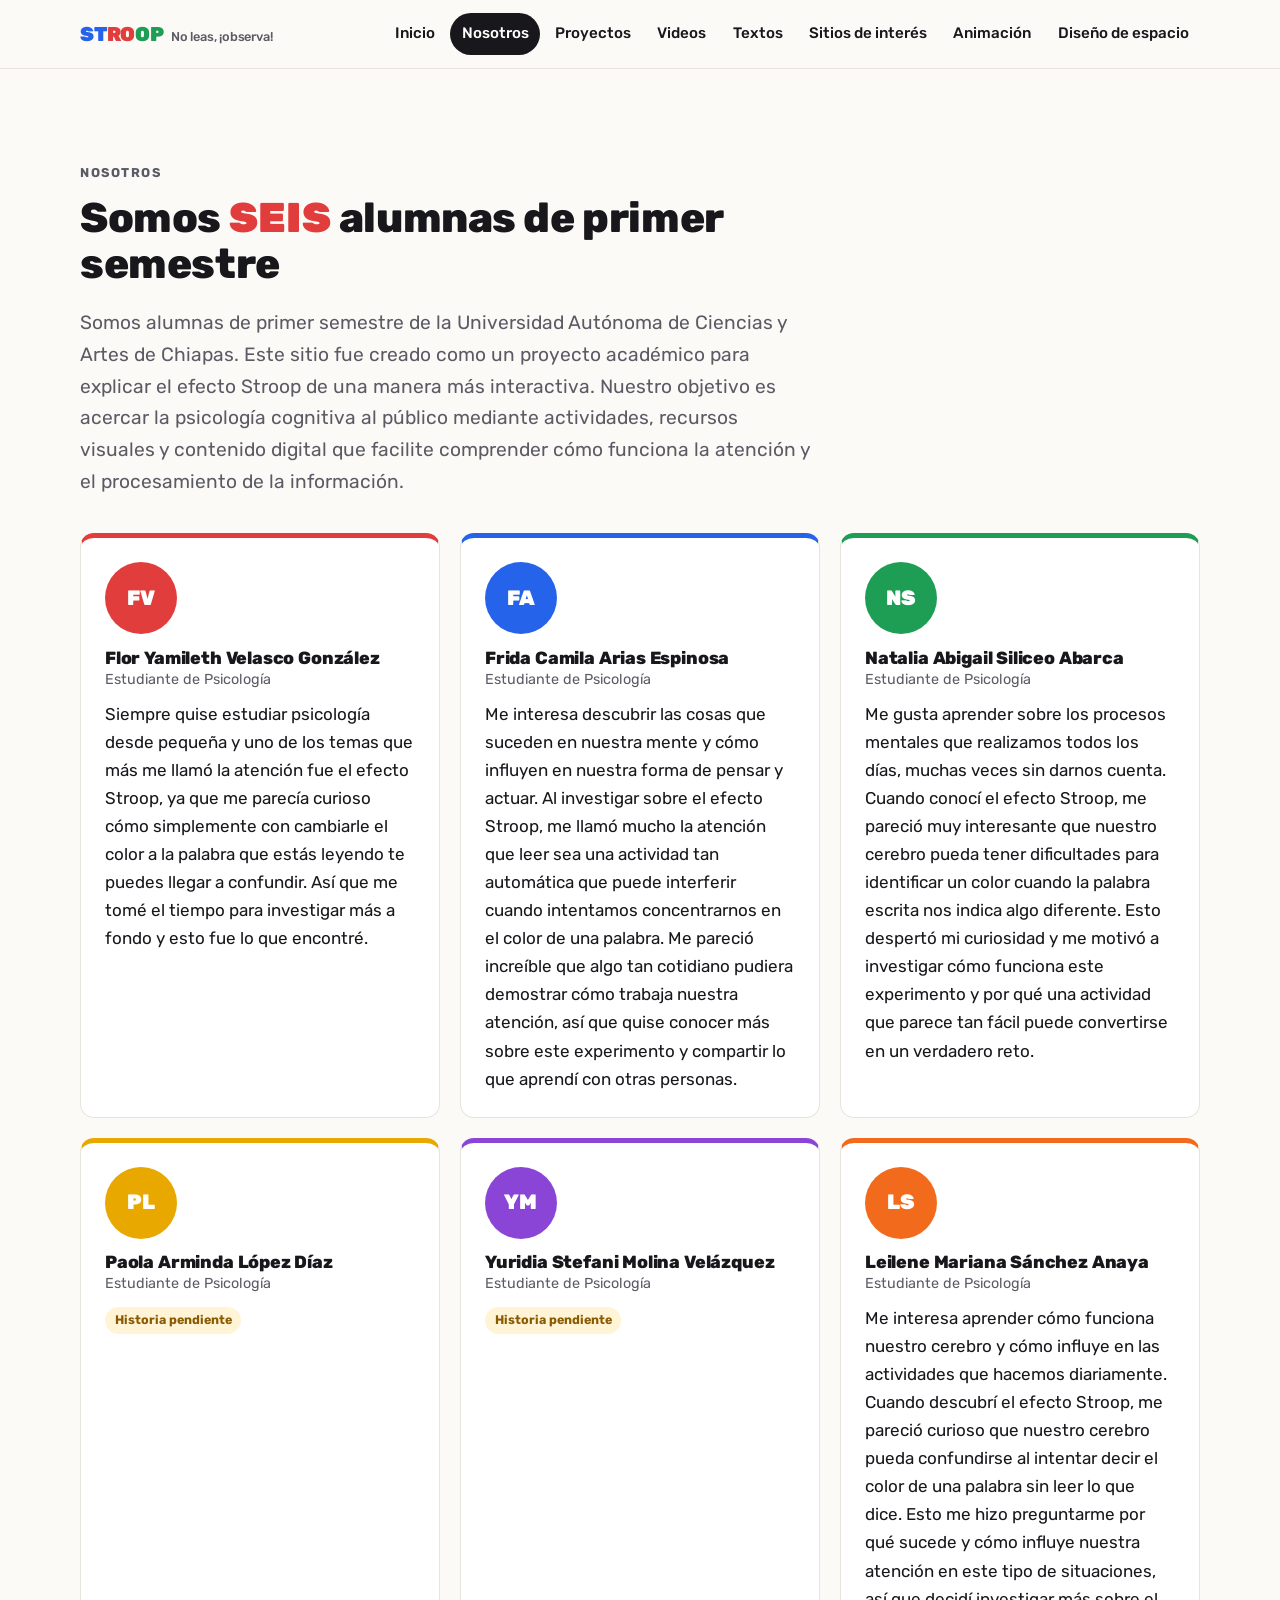
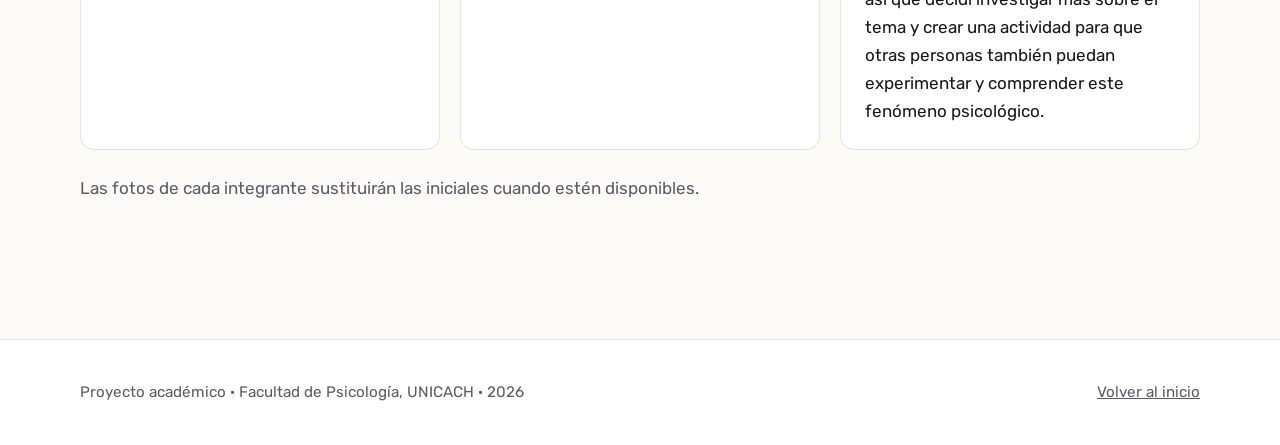
==== about.html @ 536f6197 "Sitio base: 8 secciones, tema Stroop y prueba interactiva Co-Authored-By: Claude Fable 5.1 <noreply@" ====
<!doctype html>
<html lang="es-MX">
<head>
  <meta charset="utf-8">
  <meta name="viewport" content="width=device-width, initial-scale=1">
  <title>Nosotros · No leas, ¡observa!</title>
  <meta name="description" content="Quiénes somos: alumnas de primer semestre de Psicología de la UNICACH y por qué nos interesa el efecto Stroop.">
  <link rel="preconnect" href="https://fonts.googleapis.com">
  <link rel="preconnect" href="https://fonts.gstatic.com" crossorigin>
  <link href="https://fonts.googleapis.com/css2?family=Rubik:wght@400;500;700;800;900&display=swap" rel="stylesheet">
  <link rel="stylesheet" href="assets/css/styles.css">
</head>
<body>
  <a class="skip" href="#main">Ir al contenido</a>
  <header class="site-header">
    <div class="container">
      <a class="brand" href="index.html" aria-label="Inicio: No leas, observa">
        <span class="mark"><span data-ink="azul">St</span><span data-ink="rojo">ro</span><span data-ink="verde">op</span></span>
        <small>No leas, ¡observa!</small>
      </a>
      <button class="nav-toggle" aria-expanded="false" aria-controls="nav" aria-label="Abrir menú"><span></span><span></span><span></span></button>
      <nav class="nav" id="nav" aria-label="Secciones del sitio">
        <ul>
          <li><a href="index.html">Inicio</a></li>
          <li><a href="about.html" aria-current="page">Nosotros</a></li>
          <li><a href="projects.html">Proyectos</a></li>
          <li><a href="videos.html">Videos</a></li>
          <li><a href="texts.html">Textos</a></li>
          <li><a href="places.html">Sitios de interés</a></li>
          <li><a href="animation.html">Animación</a></li>
          <li><a href="space-design.html">Diseño de espacio</a></li>
        </ul>
      </nav>
    </div>
  </header>

  <main id="main">
    <section class="section">
      <div class="container">
        <div class="section-head">
          <span class="eyebrow">Nosotros</span>
          <h2>Somos <span class="stroop" data-ink="rojo" data-swap data-word="seis">seis</span> alumnas de primer semestre</h2>
          <p class="lead">Somos alumnas de primer semestre de la Universidad Autónoma de Ciencias y Artes de Chiapas. Este sitio fue creado como un proyecto académico para explicar el efecto Stroop de una manera más interactiva. Nuestro objetivo es acercar la psicología cognitiva al público mediante actividades, recursos visuales y contenido digital que facilite comprender cómo funciona la atención y el procesamiento de la información.</p>
        </div>

        <div class="grid grid-3">
          <article class="card card-rojo person">
            <div class="avatar bg-rojo" aria-hidden="true">FV</div>
            <div>
              <h3>Flor Yamileth Velasco González</h3>
              <p class="role">Estudiante de Psicología</p>
              <p>Siempre quise estudiar psicología desde pequeña y uno de los temas que más me llamó la atención fue el efecto Stroop, ya que me parecía curioso cómo simplemente con cambiarle el color a la palabra que estás leyendo te puedes llegar a confundir. Así que me tomé el tiempo para investigar más a fondo y esto fue lo que encontré.</p>
            </div>
          </article>

          <article class="card card-azul person">
            <div class="avatar bg-azul" aria-hidden="true">FA</div>
            <div>
              <h3>Frida Camila Arias Espinosa</h3>
              <p class="role">Estudiante de Psicología</p>
              <p>Me interesa descubrir las cosas que suceden en nuestra mente y cómo influyen en nuestra forma de pensar y actuar. Al investigar sobre el efecto Stroop, me llamó mucho la atención que leer sea una actividad tan automática que puede interferir cuando intentamos concentrarnos en el color de una palabra. Me pareció increíble que algo tan cotidiano pudiera demostrar cómo trabaja nuestra atención, así que quise conocer más sobre este experimento y compartir lo que aprendí con otras personas.</p>
            </div>
          </article>

          <article class="card card-verde person">
            <div class="avatar bg-verde" aria-hidden="true">NS</div>
            <div>
              <h3>Natalia Abigail Siliceo Abarca</h3>
              <p class="role">Estudiante de Psicología</p>
              <p>Me gusta aprender sobre los procesos mentales que realizamos todos los días, muchas veces sin darnos cuenta. Cuando conocí el efecto Stroop, me pareció muy interesante que nuestro cerebro pueda tener dificultades para identificar un color cuando la palabra escrita nos indica algo diferente. Esto despertó mi curiosidad y me motivó a investigar cómo funciona este experimento y por qué una actividad que parece tan fácil puede convertirse en un verdadero reto.</p>
            </div>
          </article>

          <article class="card card-amarillo person">
            <div class="avatar bg-amarillo" aria-hidden="true">PL</div>
            <div>
              <h3>Paola Arminda López Díaz</h3>
              <p class="role">Estudiante de Psicología</p>
              <span class="tag tag-pending">Historia pendiente</span>
            </div>
          </article>

          <article class="card card-morado person">
            <div class="avatar bg-morado" aria-hidden="true">YM</div>
            <div>
              <h3>Yuridia Stefani Molina Velázquez</h3>
              <p class="role">Estudiante de Psicología</p>
              <span class="tag tag-pending">Historia pendiente</span>
            </div>
          </article>

          <article class="card card-naranja person">
            <div class="avatar bg-naranja" aria-hidden="true">LS</div>
            <div>
              <h3>Leilene Mariana Sánchez Anaya</h3>
              <p class="role">Estudiante de Psicología</p>
              <p>Me interesa aprender cómo funciona nuestro cerebro y cómo influye en las actividades que hacemos diariamente. Cuando descubrí el efecto Stroop, me pareció curioso que nuestro cerebro pueda confundirse al intentar decir el color de una palabra sin leer lo que dice. Esto me hizo preguntarme por qué sucede y cómo influye nuestra atención en este tipo de situaciones, así que decidí investigar más sobre el tema y crear una actividad para que otras personas también puedan experimentar y comprender este fenómeno psicológico.</p>
            </div>
          </article>
        </div>

        <p class="muted" style="margin-top:1.5rem">Las fotos de cada integrante sustituirán las iniciales cuando estén disponibles.</p>
      </div>
    </section>
  </main>

  <footer class="site-footer">
    <div class="container">
      <span>Proyecto académico · Facultad de Psicología, UNICACH · 2026</span>
      <span><a href="index.html">Volver al inicio</a></span>
    </div>
  </footer>

  <script src="assets/js/main.js"></script>
</body>
</html>
---- assets/css/styles.css ----
:root {
  --bg: #fbfaf6;
  --surface: #ffffff;
  --ink: #17171c;
  --muted: #5b5b66;
  --line: #e6e4dc;
  --soft: #f1efe8;
  --rojo: #e23d3d;
  --azul: #2563eb;
  --verde: #1e9e55;
  --amarillo: #e8a800;
  --morado: #8b45d6;
  --naranja: #f26b1d;
  --radius: 14px;
  --max: 1120px;
  --font: "Rubik", system-ui, -apple-system, "Segoe UI", sans-serif;
}

* { box-sizing: border-box; }
html { scroll-behavior: smooth; }
body {
  margin: 0;
  font-family: var(--font);
  font-size: 17px;
  line-height: 1.65;
  color: var(--ink);
  background: var(--bg);
  -webkit-font-smoothing: antialiased;
}
img { max-width: 100%; height: auto; display: block; }
a { color: var(--azul); }
h1, h2, h3, h4 { line-height: 1.1; margin: 0 0 .5em; font-weight: 800; letter-spacing: -.01em; }
h1 { font-size: clamp(2.4rem, 6vw, 4.6rem); font-weight: 900; }
h2 { font-size: clamp(1.8rem, 4vw, 2.6rem); }
h3 { font-size: 1.3rem; }
p { margin: 0 0 1em; }
.muted { color: var(--muted); }
.container { width: min(var(--max), 100% - 2rem); margin-inline: auto; }
.section { padding: clamp(3rem, 7vw, 5.5rem) 0; }
.section + .section { border-top: 1px solid var(--line); }
.section-head { max-width: 46rem; margin-bottom: 2.25rem; }
.eyebrow {
  display: inline-block; font-size: .8rem; font-weight: 700; letter-spacing: .12em;
  text-transform: uppercase; color: var(--muted); margin-bottom: .75rem;
}
.lead { font-size: 1.2rem; color: var(--muted); }

/* Tintas Stroop */
.stroop { font-weight: 900; text-transform: uppercase; letter-spacing: .01em; }
[data-ink="rojo"] { color: var(--rojo); }
[data-ink="azul"] { color: var(--azul); }
[data-ink="verde"] { color: var(--verde); }
[data-ink="amarillo"] { color: var(--amarillo); }
[data-ink="morado"] { color: var(--morado); }
[data-ink="naranja"] { color: var(--naranja); }
.bg-rojo { background: var(--rojo); } .bg-azul { background: var(--azul); } .bg-verde { background: var(--verde); }
.bg-amarillo { background: var(--amarillo); } .bg-morado { background: var(--morado); } .bg-naranja { background: var(--naranja); }

/* Encabezado */
.site-header {
  position: sticky; top: 0; z-index: 50;
  background: rgba(251, 250, 246, .92); backdrop-filter: blur(8px);
  border-bottom: 1px solid var(--line);
}
.site-header .container { position: relative; display: flex; align-items: center; justify-content: space-between; gap: 1rem; min-height: 68px; }
.brand { display: inline-flex; align-items: baseline; gap: .45rem; text-decoration: none; font-weight: 900; font-size: 1.25rem; color: var(--ink); letter-spacing: -.01em; }
.brand .mark { text-transform: uppercase; }
.brand .mark span { display: inline-block; transition: color .3s; }
.brand small { font-weight: 500; color: var(--muted); font-size: .8rem; }
.nav ul { list-style: none; margin: 0; padding: 0; display: flex; gap: .25rem; }
.nav a {
  display: block; padding: .5rem .7rem; border-radius: 999px; text-decoration: none;
  color: var(--ink); font-weight: 500; font-size: .95rem; transition: color .15s, background .15s;
}
.nav a:hover, .nav a:focus-visible { background: var(--soft); color: var(--hover-ink, var(--ink)); font-weight: 700; }
.nav a[aria-current="page"] { background: var(--ink); color: #fff; }
.nav li:nth-child(1) a { --hover-ink: var(--rojo); }
.nav li:nth-child(2) a { --hover-ink: var(--azul); }
.nav li:nth-child(3) a { --hover-ink: var(--verde); }
.nav li:nth-child(4) a { --hover-ink: var(--morado); }
.nav li:nth-child(5) a { --hover-ink: var(--naranja); }
.nav li:nth-child(6) a { --hover-ink: var(--amarillo); }
.nav li:nth-child(7) a { --hover-ink: var(--rojo); }
.nav li:nth-child(8) a { --hover-ink: var(--azul); }
.nav-toggle {
  display: none; width: 44px; height: 44px; border: 1px solid var(--line); border-radius: 10px;
  background: var(--surface); cursor: pointer; padding: 0; align-items: center; justify-content: center; flex-direction: column; gap: 5px;
}
.nav-toggle span { width: 20px; height: 2px; background: var(--ink); border-radius: 2px; transition: transform .2s, opacity .2s; }
.nav-toggle[aria-expanded="true"] span:nth-child(1) { transform: translateY(7px) rotate(45deg); }
.nav-toggle[aria-expanded="true"] span:nth-child(2) { opacity: 0; }
.nav-toggle[aria-expanded="true"] span:nth-child(3) { transform: translateY(-7px) rotate(-45deg); }

@media (max-width: 1000px) {
  .nav-toggle { display: inline-flex; }
  .nav { position: absolute; left: 0; right: 0; top: 100%; background: var(--surface); border-bottom: 1px solid var(--line); display: none; }
  .nav.is-open { display: block; }
  .nav ul { flex-direction: column; padding: .75rem 1rem 1rem; gap: .15rem; }
  .nav a { padding: .8rem 1rem; border-radius: 10px; font-size: 1.05rem; }
}

/* Botones y etiquetas */
.btn {
  display: inline-flex; align-items: center; gap: .5rem; padding: .8rem 1.3rem; border-radius: 999px;
  font-weight: 700; text-decoration: none; border: 2px solid var(--ink); color: var(--ink); background: transparent;
  cursor: pointer; font-family: inherit; font-size: 1rem; transition: transform .1s, background .15s, color .15s, border-color .15s;
}
.btn:hover { transform: translateY(-1px); }
.btn:active { transform: translateY(0); }
.btn-primary { background: var(--ink); color: #fff; }
.btn-primary:hover { background: var(--azul); border-color: var(--azul); }
.btn:disabled { opacity: .5; cursor: not-allowed; transform: none; }
.tag { display: inline-block; font-size: .78rem; font-weight: 700; padding: .2rem .6rem; border-radius: 999px; background: var(--soft); color: var(--muted); }
.tag-pending { background: #fff4d6; color: #8a5a00; }

/* Tarjetas y rejillas */
.grid { display: grid; gap: 1.25rem; }
.grid-2 { grid-template-columns: repeat(2, minmax(0, 1fr)); }
.grid-3 { grid-template-columns: repeat(3, minmax(0, 1fr)); }
.grid-4 { grid-template-columns: repeat(4, minmax(0, 1fr)); }
@media (max-width: 900px) { .grid-3, .grid-4 { grid-template-columns: repeat(2, minmax(0, 1fr)); } }
@media (max-width: 600px) { .grid-2, .grid-3, .grid-4 { grid-template-columns: 1fr; } }
.card {
  background: var(--surface); border: 1px solid var(--line); border-radius: var(--radius); padding: 1.5rem;
  border-top: 5px solid var(--card-ink, var(--line));
}
.card h3 { margin-top: .25rem; }
.card p:last-child { margin-bottom: 0; }
.card-link { text-decoration: none; color: inherit; display: block; transition: transform .15s; }
.card-link:hover { transform: translateY(-3px); }
.card-rojo { --card-ink: var(--rojo); } .card-azul { --card-ink: var(--azul); } .card-verde { --card-ink: var(--verde); }
.card-amarillo { --card-ink: var(--amarillo); } .card-morado { --card-ink: var(--morado); } .card-naranja { --card-ink: var(--naranja); }
.figure { margin: 0; background: var(--surface); border: 1px solid var(--line); border-radius: var(--radius); overflow: hidden; }
.figure img { width: 100%; }
.figure figcaption { padding: .75rem 1rem; font-size: .9rem; color: var(--muted); border-top: 1px solid var(--line); }
.placeholder {
  border: 2px dashed var(--line); border-radius: var(--radius); padding: 2.5rem 1.5rem; text-align: center; color: var(--muted); background: var(--surface);
}
.placeholder strong { display: block; color: var(--ink); margin-bottom: .25rem; }
.prose { max-width: 46rem; }
.prose h3 { margin-top: 1.75rem; }
.prose ol, .prose ul { padding-left: 1.3rem; }
.prose li { margin-bottom: .35rem; }

/* Hero */
.hero { padding: clamp(3rem, 8vw, 6rem) 0 clamp(2.5rem, 6vw, 4.5rem); }
.hero .container { display: grid; grid-template-columns: 1.15fr .85fr; gap: 3rem; align-items: center; }
.hero h1 { margin-bottom: 1rem; }
.hero h1 .stroop { display: inline-block; transition: color .35s; }
.hero .lead { max-width: 34rem; }
.hero-actions { display: flex; flex-wrap: wrap; gap: .75rem; margin-top: 1.5rem; }
.hero-note { font-size: .9rem; color: var(--muted); margin-top: 1rem; }
.stroop-board {
  display: grid; grid-template-columns: repeat(3, 1fr); gap: .6rem; padding: 1rem;
  background: var(--surface); border: 1px solid var(--line); border-radius: 20px; box-shadow: 0 20px 60px -30px rgba(0,0,0,.25);
}
.stroop-board span {
  display: grid; place-items: center; aspect-ratio: 1.35; border-radius: 12px; background: var(--soft);
  font-weight: 900; text-transform: uppercase; font-size: clamp(.95rem, 2vw, 1.3rem); transition: color .4s;
}
.stroop-board-caption { text-align: center; font-size: .85rem; color: var(--muted); margin-top: .75rem; }
@media (max-width: 900px) {
  .hero .container { grid-template-columns: 1fr; gap: 2rem; }
}

/* Franja de palabras */
.ticker { overflow: hidden; border-block: 1px solid var(--line); background: var(--surface); padding: .6rem 0; }
.ticker-track { display: flex; gap: 2.5rem; width: max-content; animation: ticker 28s linear infinite; }
.ticker-track span { font-weight: 900; text-transform: uppercase; font-size: 1.1rem; white-space: nowrap; }
@keyframes ticker { to { transform: translateX(-50%); } }
@media (prefers-reduced-motion: reduce) { .ticker-track { animation: none; } }

/* Personas */
.person { display: flex; flex-direction: column; gap: .9rem; }
.avatar {
  width: 72px; height: 72px; border-radius: 50%; display: grid; place-items: center;
  color: #fff; font-weight: 900; font-size: 1.3rem; letter-spacing: .02em; overflow: hidden;
}
.avatar img { width: 100%; height: 100%; object-fit: cover; }
.person h3 { margin: 0; font-size: 1.1rem; }
.person .role { font-size: .9rem; color: var(--muted); margin-bottom: .5rem; }

/* Cifras */
.stats { display: grid; grid-template-columns: repeat(3, minmax(0, 1fr)); gap: 1rem; margin: 1.5rem 0; }
.stat { background: var(--surface); border: 1px solid var(--line); border-radius: var(--radius); padding: 1.25rem; }
.stat .num { font-size: 2.2rem; font-weight: 900; line-height: 1; }
.stat .lbl { color: var(--muted); font-size: .9rem; margin-top: .4rem; }
@media (max-width: 600px) { .stats { grid-template-columns: 1fr; } }

/* Prueba interactiva */
.test { background: var(--surface); border: 1px solid var(--line); border-radius: 20px; padding: clamp(1.25rem, 4vw, 2.5rem); max-width: 720px; margin-inline: auto; }
.test-top { display: flex; justify-content: space-between; gap: 1rem; font-size: .9rem; color: var(--muted); margin-bottom: 1rem; }
.test-top strong { color: var(--ink); }
.test-stage { min-height: 170px; display: grid; place-items: center; background: var(--soft); border-radius: 16px; margin-bottom: 1.25rem; padding: 1rem; text-align: center; }
.test-word { font-size: clamp(2.6rem, 10vw, 5rem); font-weight: 900; text-transform: uppercase; letter-spacing: .02em; line-height: 1; }
.test-choices { display: grid; grid-template-columns: repeat(4, minmax(0, 1fr)); gap: .75rem; }
.test-choices button {
  display: flex; flex-direction: column; align-items: center; gap: .5rem; padding: 1rem .5rem; border-radius: 14px; border: 2px solid var(--line);
  background: var(--surface); cursor: pointer; font-family: inherit; font-weight: 700; color: var(--ink); transition: transform .08s, border-color .15s;
}
.test-choices button:hover { border-color: var(--ink); }
.test-choices button:active { transform: scale(.97); }
.test-choices .swatch { width: 38px; height: 38px; border-radius: 10px; }
.test-choices kbd { font-size: .75rem; color: var(--muted); font-family: inherit; }
.test-feedback { min-height: 1.6rem; text-align: center; margin-top: .75rem; font-weight: 700; }
.test-results table { width: 100%; border-collapse: collapse; margin: 1rem 0; }
.test-results th, .test-results td { text-align: left; padding: .6rem .5rem; border-bottom: 1px solid var(--line); }
.test-results .big { font-size: 2rem; font-weight: 900; }
.progress { height: 6px; background: var(--soft); border-radius: 999px; overflow: hidden; margin-bottom: 1rem; }
.progress i { display: block; height: 100%; width: 0; background: var(--ink); transition: width .2s; }
.test-intro ul { padding-left: 1.2rem; }
[hidden] { display: none !important; }
@media (max-width: 600px) { .test-choices { grid-template-columns: repeat(2, minmax(0, 1fr)); } }

/* Videos */
.video-embed { position: relative; aspect-ratio: 16 / 9; background: #000; border-radius: var(--radius); overflow: hidden; }
.video-embed iframe { position: absolute; inset: 0; width: 100%; height: 100%; border: 0; }
.tiktok-wrap { display: flex; justify-content: center; }
.tiktok-wrap blockquote { margin: 0; max-width: 605px; min-width: 325px; }

/* Textos */
.poem { font-size: 1.1rem; line-height: 1.7; white-space: pre-line; background: var(--surface); border: 1px solid var(--line); border-radius: var(--radius); padding: 2rem; }
.poem-title { font-weight: 900; font-size: 1.4rem; margin-bottom: 1rem; }
.letter { background: var(--surface); border: 1px solid var(--line); border-radius: var(--radius); padding: 2rem; }
.letter p:first-of-type::first-letter { font-size: 2.6em; font-weight: 900; float: left; line-height: .85; margin: .08em .12em 0 0; color: var(--rojo); }
.ref { display: block; padding: 1rem 0; border-bottom: 1px solid var(--line); text-decoration: none; color: inherit; }
.ref:hover .ref-title { color: var(--azul); }
.ref-title { font-weight: 700; }
.ref-meta { font-size: .9rem; color: var(--muted); }

/* Pie */
.site-footer { border-top: 1px solid var(--line); background: var(--surface); padding: 2.5rem 0; margin-top: 2rem; font-size: .95rem; color: var(--muted); }
.site-footer .container { display: flex; flex-wrap: wrap; justify-content: space-between; gap: 1rem; }
.site-footer a { color: inherit; }
.skip { position: absolute; left: -999px; top: 0; background: var(--ink); color: #fff; padding: .5rem 1rem; z-index: 100; }
.skip:focus { left: 1rem; top: 1rem; }
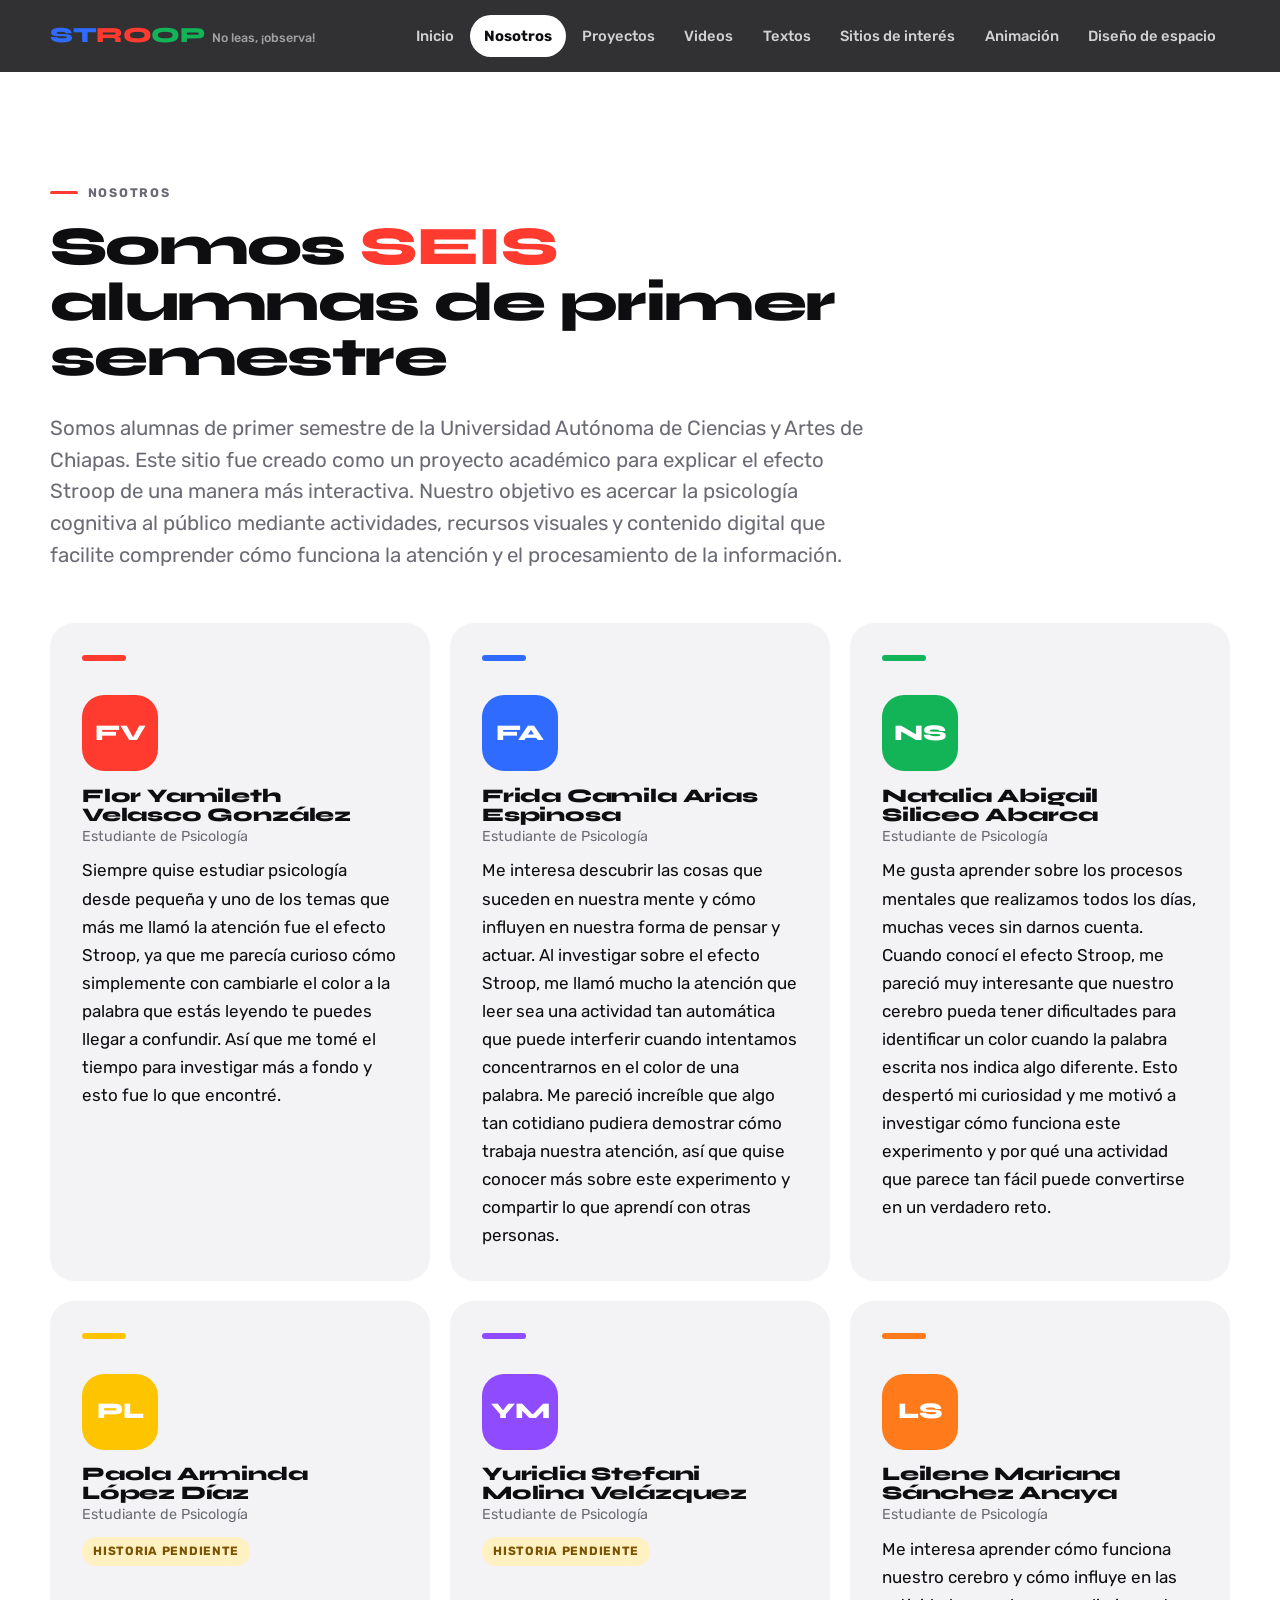
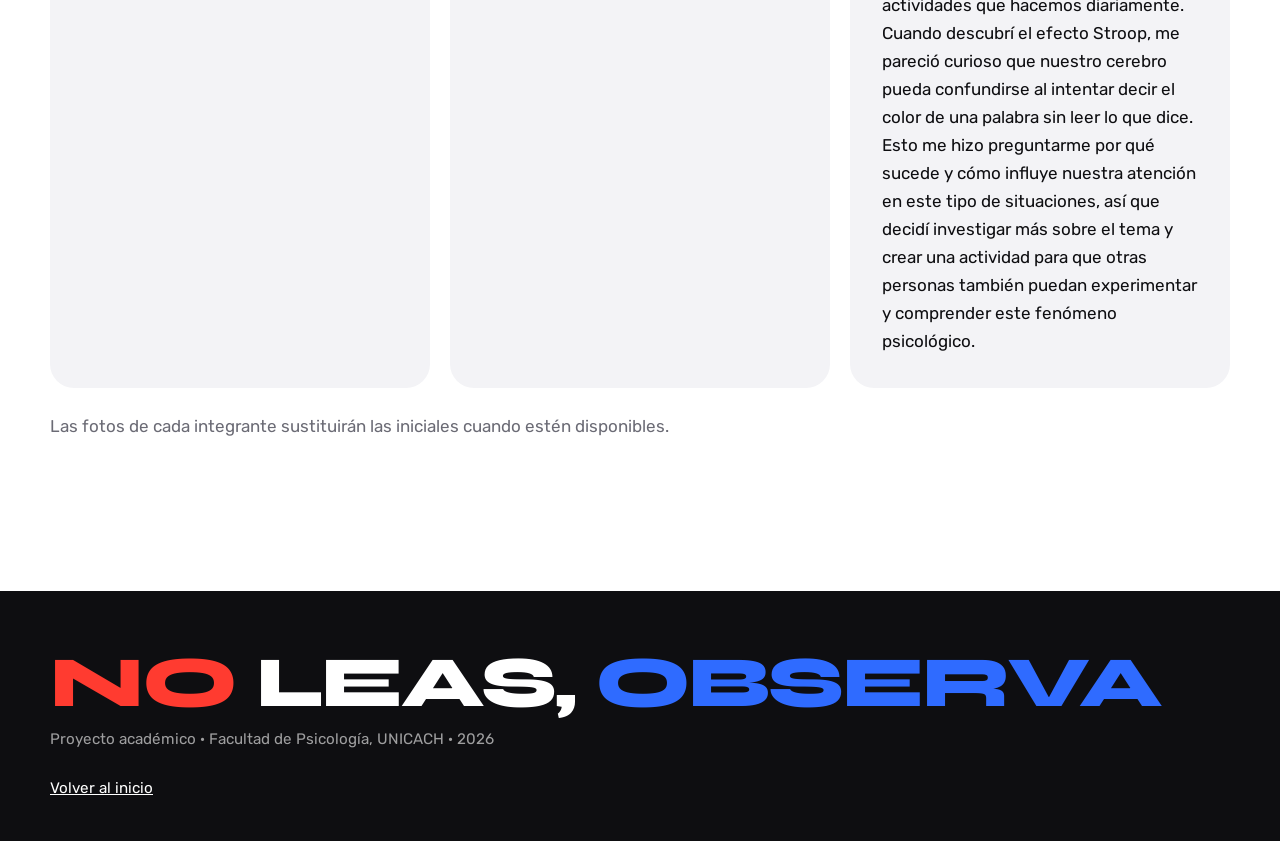
==== commit e93a38d3: "Rediseño: hero oscuro, tipografía Syne, colores vivos, tableros en código y animación al scroll Co-A" ====
--- a/about.html
+++ b/about.html
@@ -5,9 +5,11 @@
   <meta name="viewport" content="width=device-width, initial-scale=1">
   <title>Nosotros · No leas, ¡observa!</title>
   <meta name="description" content="Quiénes somos: alumnas de primer semestre de Psicología de la UNICACH y por qué nos interesa el efecto Stroop.">
+  <meta name="theme-color" content="#0e0e11">
+  <link rel="icon" href="data:image/svg+xml,%3Csvg xmlns=%27http://www.w3.org/2000/svg%27 viewBox=%270 0 64 64%27%3E%3Crect width=%2764%27 height=%2764%27 rx=%2714%27 fill=%27%230e0e11%27/%3E%3Ctext x=%2732%27 y=%2745%27 font-family=%27Arial Black,Arial%27 font-weight=%27900%27 font-size=%2738%27 text-anchor=%27middle%27 fill=%27%232f6bff%27%3ES%3C/text%3E%3C/svg%3E">
   <link rel="preconnect" href="https://fonts.googleapis.com">
   <link rel="preconnect" href="https://fonts.gstatic.com" crossorigin>
-  <link href="https://fonts.googleapis.com/css2?family=Rubik:wght@400;500;700;800;900&display=swap" rel="stylesheet">
+  <link href="https://fonts.googleapis.com/css2?family=Rubik:wght@400;500;700&family=Syne:wght@700;800&display=swap" rel="stylesheet">
   <link rel="stylesheet" href="assets/css/styles.css">
 </head>
 <body>
@@ -106,7 +108,7 @@
 
   <footer class="site-footer">
     <div class="container">
-      <span>Proyecto académico · Facultad de Psicología, UNICACH · 2026</span>
+      <div><span class="footer-mark"><span data-ink="rojo">No</span> leas, <span data-ink="azul">observa</span></span>Proyecto académico · Facultad de Psicología, UNICACH · 2026</div>
       <span><a href="index.html">Volver al inicio</a></span>
     </div>
   </footer>
--- a/assets/css/styles.css
+++ b/assets/css/styles.css
@@ -1,19 +1,22 @@
 :root {
-  --bg: #fbfaf6;
+  --bg: #ffffff;
   --surface: #ffffff;
-  --ink: #17171c;
-  --muted: #5b5b66;
-  --line: #e6e4dc;
-  --soft: #f1efe8;
-  --rojo: #e23d3d;
-  --azul: #2563eb;
-  --verde: #1e9e55;
-  --amarillo: #e8a800;
-  --morado: #8b45d6;
-  --naranja: #f26b1d;
-  --radius: 14px;
-  --max: 1120px;
+  --ink: #0e0e11;
+  --ink-2: #17171c;
+  --muted: #6b6b75;
+  --soft: #f3f3f6;
+  --line: rgba(14, 14, 17, .08);
+  --rojo: #ff3b30;
+  --azul: #2f6bff;
+  --verde: #12b457;
+  --amarillo: #ffc400;
+  --morado: #8e4bff;
+  --naranja: #ff7a1a;
+  --radius: 24px;
+  --radius-sm: 14px;
+  --max: 1180px;
   --font: "Rubik", system-ui, -apple-system, "Segoe UI", sans-serif;
+  --display: "Syne", "Rubik", system-ui, sans-serif;
 }
 
 * { box-sizing: border-box; }
@@ -29,24 +32,28 @@
 }
 img { max-width: 100%; height: auto; display: block; }
 a { color: var(--azul); }
-h1, h2, h3, h4 { line-height: 1.1; margin: 0 0 .5em; font-weight: 800; letter-spacing: -.01em; }
-h1 { font-size: clamp(2.4rem, 6vw, 4.6rem); font-weight: 900; }
-h2 { font-size: clamp(1.8rem, 4vw, 2.6rem); }
-h3 { font-size: 1.3rem; }
+h1, h2, h3, h4 { font-family: var(--display); line-height: 1.02; margin: 0 0 .5em; font-weight: 800; letter-spacing: -.03em; overflow-wrap: break-word; hyphens: auto; }
+h1 { font-size: clamp(3rem, 8vw, 6.5rem); }
+h2 { font-size: clamp(2rem, 4.6vw, 3.4rem); }
+.grid > *, .hero .container > * { min-width: 0; }
+h3 { font-size: 1.35rem; letter-spacing: -.01em; }
 p { margin: 0 0 1em; }
 .muted { color: var(--muted); }
-.container { width: min(var(--max), 100% - 2rem); margin-inline: auto; }
-.section { padding: clamp(3rem, 7vw, 5.5rem) 0; }
-.section + .section { border-top: 1px solid var(--line); }
-.section-head { max-width: 46rem; margin-bottom: 2.25rem; }
+.container { width: min(var(--max), 100% - 2.5rem); margin-inline: auto; }
+.section { padding: clamp(3.5rem, 8vw, 7rem) 0; }
+.section-dark { background: var(--ink); color: #fff; }
+.section-dark .muted, .section-dark .lead { color: rgba(255,255,255,.65); }
+.section-soft { background: var(--soft); }
+.section-head { max-width: 52rem; margin-bottom: clamp(2rem, 4vw, 3.5rem); }
 .eyebrow {
-  display: inline-block; font-size: .8rem; font-weight: 700; letter-spacing: .12em;
-  text-transform: uppercase; color: var(--muted); margin-bottom: .75rem;
-}
-.lead { font-size: 1.2rem; color: var(--muted); }
+  display: inline-flex; align-items: center; gap: .6rem; font-size: .78rem; font-weight: 700; letter-spacing: .14em;
+  text-transform: uppercase; color: var(--muted); margin-bottom: 1rem;
+}
+.eyebrow::before { content: ""; width: 28px; height: 3px; border-radius: 3px; background: var(--eyebrow-ink, var(--rojo)); }
+.lead { font-size: clamp(1.1rem, 1.6vw, 1.35rem); color: var(--muted); line-height: 1.55; }
 
 /* Tintas Stroop */
-.stroop { font-weight: 900; text-transform: uppercase; letter-spacing: .01em; }
+.stroop { font-weight: 800; text-transform: uppercase; letter-spacing: -.01em; transition: color .35s; }
 [data-ink="rojo"] { color: var(--rojo); }
 [data-ink="azul"] { color: var(--azul); }
 [data-ink="verde"] { color: var(--verde); }
@@ -57,23 +64,19 @@
 .bg-amarillo { background: var(--amarillo); } .bg-morado { background: var(--morado); } .bg-naranja { background: var(--naranja); }
 
 /* Encabezado */
-.site-header {
-  position: sticky; top: 0; z-index: 50;
-  background: rgba(251, 250, 246, .92); backdrop-filter: blur(8px);
-  border-bottom: 1px solid var(--line);
-}
-.site-header .container { position: relative; display: flex; align-items: center; justify-content: space-between; gap: 1rem; min-height: 68px; }
-.brand { display: inline-flex; align-items: baseline; gap: .45rem; text-decoration: none; font-weight: 900; font-size: 1.25rem; color: var(--ink); letter-spacing: -.01em; }
+.site-header { position: sticky; top: 0; z-index: 50; background: rgba(14, 14, 17, .85); backdrop-filter: blur(14px); color: #fff; }
+.site-header .container { position: relative; display: flex; align-items: center; justify-content: space-between; gap: 1rem; min-height: 72px; }
+.brand { display: inline-flex; align-items: baseline; gap: .5rem; text-decoration: none; font-family: var(--display); font-weight: 800; font-size: 1.35rem; color: #fff; letter-spacing: -.02em; }
 .brand .mark { text-transform: uppercase; }
 .brand .mark span { display: inline-block; transition: color .3s; }
-.brand small { font-weight: 500; color: var(--muted); font-size: .8rem; }
-.nav ul { list-style: none; margin: 0; padding: 0; display: flex; gap: .25rem; }
+.brand small { font-family: var(--font); font-weight: 500; color: rgba(255,255,255,.55); font-size: .78rem; letter-spacing: 0; }
+.nav ul { list-style: none; margin: 0; padding: 0; display: flex; gap: .15rem; }
 .nav a {
-  display: block; padding: .5rem .7rem; border-radius: 999px; text-decoration: none;
-  color: var(--ink); font-weight: 500; font-size: .95rem; transition: color .15s, background .15s;
-}
-.nav a:hover, .nav a:focus-visible { background: var(--soft); color: var(--hover-ink, var(--ink)); font-weight: 700; }
-.nav a[aria-current="page"] { background: var(--ink); color: #fff; }
+  display: block; padding: .55rem .85rem; border-radius: 999px; text-decoration: none;
+  color: rgba(255,255,255,.78); font-weight: 500; font-size: .92rem; transition: color .15s, background .15s;
+}
+.nav a:hover, .nav a:focus-visible { background: rgba(255,255,255,.08); color: var(--hover-ink, #fff); font-weight: 700; }
+.nav a[aria-current="page"] { background: #fff; color: var(--ink); font-weight: 700; }
 .nav li:nth-child(1) a { --hover-ink: var(--rojo); }
 .nav li:nth-child(2) a { --hover-ink: var(--azul); }
 .nav li:nth-child(3) a { --hover-ink: var(--verde); }
@@ -83,35 +86,44 @@
 .nav li:nth-child(7) a { --hover-ink: var(--rojo); }
 .nav li:nth-child(8) a { --hover-ink: var(--azul); }
 .nav-toggle {
-  display: none; width: 44px; height: 44px; border: 1px solid var(--line); border-radius: 10px;
-  background: var(--surface); cursor: pointer; padding: 0; align-items: center; justify-content: center; flex-direction: column; gap: 5px;
-}
-.nav-toggle span { width: 20px; height: 2px; background: var(--ink); border-radius: 2px; transition: transform .2s, opacity .2s; }
+  display: none; width: 46px; height: 46px; border: 1px solid rgba(255,255,255,.18); border-radius: 12px;
+  background: transparent; cursor: pointer; padding: 0; align-items: center; justify-content: center; flex-direction: column; gap: 5px;
+}
+.nav-toggle span { width: 20px; height: 2px; background: #fff; border-radius: 2px; transition: transform .2s, opacity .2s; }
 .nav-toggle[aria-expanded="true"] span:nth-child(1) { transform: translateY(7px) rotate(45deg); }
 .nav-toggle[aria-expanded="true"] span:nth-child(2) { opacity: 0; }
 .nav-toggle[aria-expanded="true"] span:nth-child(3) { transform: translateY(-7px) rotate(-45deg); }
 
 @media (max-width: 1000px) {
   .nav-toggle { display: inline-flex; }
-  .nav { position: absolute; left: 0; right: 0; top: 100%; background: var(--surface); border-bottom: 1px solid var(--line); display: none; }
+  .nav { position: absolute; top: 100%; left: 0; right: 0; height: calc(100vh - 72px); background: var(--ink); display: none; overflow: auto; }
   .nav.is-open { display: block; }
-  .nav ul { flex-direction: column; padding: .75rem 1rem 1rem; gap: .15rem; }
-  .nav a { padding: .8rem 1rem; border-radius: 10px; font-size: 1.05rem; }
+  .nav ul { flex-direction: column; padding: 1.5rem 1.25rem 2rem; gap: .25rem; }
+  .nav a { padding: .9rem 1rem; border-radius: 14px; font-family: var(--display); font-size: clamp(1.6rem, 6vw, 2.2rem); font-weight: 800; color: #fff; letter-spacing: -.02em; }
+  .nav a:hover { background: transparent; }
+  .nav li:nth-child(1) a { color: var(--rojo); } .nav li:nth-child(2) a { color: var(--azul); }
+  .nav li:nth-child(3) a { color: var(--verde); } .nav li:nth-child(4) a { color: var(--morado); }
+  .nav li:nth-child(5) a { color: var(--naranja); } .nav li:nth-child(6) a { color: var(--amarillo); }
+  .nav li:nth-child(7) a { color: var(--rojo); } .nav li:nth-child(8) a { color: var(--azul); }
+  body.nav-open { overflow: hidden; }
 }
 
 /* Botones y etiquetas */
 .btn {
-  display: inline-flex; align-items: center; gap: .5rem; padding: .8rem 1.3rem; border-radius: 999px;
+  display: inline-flex; align-items: center; gap: .5rem; padding: .95rem 1.5rem; border-radius: 999px;
   font-weight: 700; text-decoration: none; border: 2px solid var(--ink); color: var(--ink); background: transparent;
-  cursor: pointer; font-family: inherit; font-size: 1rem; transition: transform .1s, background .15s, color .15s, border-color .15s;
-}
-.btn:hover { transform: translateY(-1px); }
+  cursor: pointer; font-family: inherit; font-size: 1rem; transition: transform .12s, background .15s, color .15s, border-color .15s;
+}
+.btn:hover { transform: translateY(-2px); }
 .btn:active { transform: translateY(0); }
 .btn-primary { background: var(--ink); color: #fff; }
 .btn-primary:hover { background: var(--azul); border-color: var(--azul); }
+.section-dark .btn, .hero .btn { border-color: #fff; color: #fff; }
+.section-dark .btn-primary, .hero .btn-primary { background: #fff; color: var(--ink); }
+.section-dark .btn-primary:hover, .hero .btn-primary:hover { background: var(--amarillo); border-color: var(--amarillo); color: var(--ink); }
 .btn:disabled { opacity: .5; cursor: not-allowed; transform: none; }
-.tag { display: inline-block; font-size: .78rem; font-weight: 700; padding: .2rem .6rem; border-radius: 999px; background: var(--soft); color: var(--muted); }
-.tag-pending { background: #fff4d6; color: #8a5a00; }
+.tag { display: inline-block; font-size: .75rem; font-weight: 700; letter-spacing: .06em; text-transform: uppercase; padding: .3rem .7rem; border-radius: 999px; background: rgba(14,14,17,.06); color: var(--muted); }
+.tag-pending { background: #fff1c2; color: #7a5200; }
 
 /* Tarjetas y rejillas */
 .grid { display: grid; gap: 1.25rem; }
@@ -120,117 +132,144 @@
 .grid-4 { grid-template-columns: repeat(4, minmax(0, 1fr)); }
 @media (max-width: 900px) { .grid-3, .grid-4 { grid-template-columns: repeat(2, minmax(0, 1fr)); } }
 @media (max-width: 600px) { .grid-2, .grid-3, .grid-4 { grid-template-columns: 1fr; } }
-.card {
-  background: var(--surface); border: 1px solid var(--line); border-radius: var(--radius); padding: 1.5rem;
-  border-top: 5px solid var(--card-ink, var(--line));
-}
-.card h3 { margin-top: .25rem; }
+.card { background: var(--soft); border-radius: var(--radius); padding: 2rem; position: relative; }
+.card h3 { margin-top: .5rem; }
 .card p:last-child { margin-bottom: 0; }
-.card-link { text-decoration: none; color: inherit; display: block; transition: transform .15s; }
-.card-link:hover { transform: translateY(-3px); }
+.card::before { content: ""; display: block; width: 44px; height: 6px; border-radius: 6px; background: var(--card-ink, var(--ink)); margin-bottom: 1.25rem; }
+.card-link { text-decoration: none; color: inherit; display: block; transition: transform .2s, box-shadow .2s; }
+.card-link:hover { transform: translateY(-4px); box-shadow: 0 24px 50px -30px rgba(0,0,0,.35); }
 .card-rojo { --card-ink: var(--rojo); } .card-azul { --card-ink: var(--azul); } .card-verde { --card-ink: var(--verde); }
 .card-amarillo { --card-ink: var(--amarillo); } .card-morado { --card-ink: var(--morado); } .card-naranja { --card-ink: var(--naranja); }
-.figure { margin: 0; background: var(--surface); border: 1px solid var(--line); border-radius: var(--radius); overflow: hidden; }
+
+/* Bento de inicio */
+.tile { border-radius: var(--radius); padding: 2rem; color: #fff; text-decoration: none; display: flex; flex-direction: column; justify-content: space-between; min-height: 240px; transition: transform .2s; }
+.tile:hover { transform: translateY(-4px); }
+.tile h3 { font-size: clamp(1.3rem, 1.8vw, 1.6rem); margin: 0 0 .4rem; }
+.tile p { margin: 0; opacity: .85; }
+.tile .tag { background: rgba(255,255,255,.18); color: #fff; }
+.tile .arrow { font-size: 1.6rem; font-weight: 800; align-self: flex-end; }
+.tile-amarillo { color: var(--ink); } .tile-amarillo .tag { background: rgba(0,0,0,.12); color: var(--ink); }
+
+.figure { margin: 0; background: var(--soft); border-radius: var(--radius); overflow: hidden; }
 .figure img { width: 100%; }
-.figure figcaption { padding: .75rem 1rem; font-size: .9rem; color: var(--muted); border-top: 1px solid var(--line); }
-.placeholder {
-  border: 2px dashed var(--line); border-radius: var(--radius); padding: 2.5rem 1.5rem; text-align: center; color: var(--muted); background: var(--surface);
-}
-.placeholder strong { display: block; color: var(--ink); margin-bottom: .25rem; }
-.prose { max-width: 46rem; }
-.prose h3 { margin-top: 1.75rem; }
+.figure figcaption { padding: .9rem 1.25rem; font-size: .9rem; color: var(--muted); }
+.placeholder { border-radius: var(--radius); padding: 3rem 1.5rem; text-align: center; color: var(--muted); background: var(--soft); }
+.placeholder strong { display: block; color: var(--ink); margin-bottom: .25rem; font-family: var(--display); font-size: 1.2rem; }
+.prose { max-width: 48rem; }
+.prose h3 { margin-top: 2rem; font-size: 1.5rem; }
 .prose ol, .prose ul { padding-left: 1.3rem; }
-.prose li { margin-bottom: .35rem; }
+.prose li { margin-bottom: .4rem; }
 
 /* Hero */
-.hero { padding: clamp(3rem, 8vw, 6rem) 0 clamp(2.5rem, 6vw, 4.5rem); }
-.hero .container { display: grid; grid-template-columns: 1.15fr .85fr; gap: 3rem; align-items: center; }
-.hero h1 { margin-bottom: 1rem; }
-.hero h1 .stroop { display: inline-block; transition: color .35s; }
-.hero .lead { max-width: 34rem; }
-.hero-actions { display: flex; flex-wrap: wrap; gap: .75rem; margin-top: 1.5rem; }
-.hero-note { font-size: .9rem; color: var(--muted); margin-top: 1rem; }
-.stroop-board {
-  display: grid; grid-template-columns: repeat(3, 1fr); gap: .6rem; padding: 1rem;
-  background: var(--surface); border: 1px solid var(--line); border-radius: 20px; box-shadow: 0 20px 60px -30px rgba(0,0,0,.25);
-}
+.hero { background: var(--ink); color: #fff; padding: clamp(3.5rem, 9vw, 7rem) 0 clamp(3rem, 7vw, 5.5rem); overflow: hidden; }
+.hero .container { display: grid; grid-template-columns: 1.2fr .8fr; gap: clamp(2rem, 5vw, 4.5rem); align-items: center; }
+.hero .eyebrow { color: rgba(255,255,255,.6); }
+.hero h1 { margin-bottom: 1.25rem; font-size: clamp(2rem, 5.6vw, 4.9rem); }
+@media (max-width: 900px) { .hero h1 { font-size: clamp(2rem, 10vw, 4.9rem); } .stroop-board span { font-size: 2.3vw; } }
+.hero h1 .stroop { display: inline-block; }
+.hero .lead { color: rgba(255,255,255,.7); max-width: 32rem; }
+.hero-actions { display: flex; flex-wrap: wrap; gap: .75rem; margin-top: 1.75rem; }
+.hero-note { font-size: .9rem; color: rgba(255,255,255,.5); margin-top: 1.25rem; }
+.stroop-board { display: grid; grid-template-columns: repeat(3, minmax(0, 1fr)); gap: .7rem; }
 .stroop-board span {
-  display: grid; place-items: center; aspect-ratio: 1.35; border-radius: 12px; background: var(--soft);
-  font-weight: 900; text-transform: uppercase; font-size: clamp(.95rem, 2vw, 1.3rem); transition: color .4s;
-}
-.stroop-board-caption { text-align: center; font-size: .85rem; color: var(--muted); margin-top: .75rem; }
-@media (max-width: 900px) {
-  .hero .container { grid-template-columns: 1fr; gap: 2rem; }
-}
+  display: grid; place-items: center; aspect-ratio: 1.15; border-radius: 18px; background: rgba(255,255,255,.07); overflow: hidden;
+  font-family: var(--display); font-weight: 800; text-transform: uppercase; font-size: clamp(.8rem, 1.3vw, 1.05rem); letter-spacing: -.02em; transition: color .4s, background .3s;
+}
+.stroop-board span:hover { background: rgba(255,255,255,.12); }
+.stroop-board-caption { text-align: center; font-size: .85rem; color: rgba(255,255,255,.5); margin-top: 1rem; }
+@media (max-width: 900px) { .hero .container { grid-template-columns: 1fr; } }
 
 /* Franja de palabras */
-.ticker { overflow: hidden; border-block: 1px solid var(--line); background: var(--surface); padding: .6rem 0; }
-.ticker-track { display: flex; gap: 2.5rem; width: max-content; animation: ticker 28s linear infinite; }
-.ticker-track span { font-weight: 900; text-transform: uppercase; font-size: 1.1rem; white-space: nowrap; }
+.ticker { overflow: hidden; background: var(--ink); padding: 1rem 0 1.4rem; border-top: 1px solid rgba(255,255,255,.08); }
+.ticker-track { display: flex; gap: 3rem; width: max-content; animation: ticker 30s linear infinite; }
+.ticker-track span { font-family: var(--display); font-weight: 800; text-transform: uppercase; font-size: clamp(1.4rem, 3vw, 2.2rem); white-space: nowrap; letter-spacing: -.02em; }
 @keyframes ticker { to { transform: translateX(-50%); } }
 @media (prefers-reduced-motion: reduce) { .ticker-track { animation: none; } }
 
+/* Tableros hechos en código */
+.board { background: var(--soft); border-radius: var(--radius); padding: clamp(1.25rem, 3vw, 2rem); }
+.section-dark .board { background: rgba(255,255,255,.06); }
+.board-title { font-size: .78rem; font-weight: 700; letter-spacing: .14em; text-transform: uppercase; color: var(--muted); margin-bottom: 1rem; }
+.board-words { display: grid; gap: .5rem; font-family: var(--font); font-weight: 700; text-transform: uppercase; letter-spacing: .01em; }
+.board-words span { font-size: clamp(1.1rem, 2vw, 1.6rem); line-height: 1.1; min-width: 0; }
+.board-words { grid-template-columns: minmax(0, 1fr); }
+.board-compare { display: grid; grid-template-columns: repeat(2, minmax(0, 1fr)); gap: 1rem; }
+.board-grid .board-words { grid-template-columns: repeat(4, minmax(0, 1fr)); text-align: center; gap: .9rem .5rem; }
+.board-grid .board-words span { font-size: clamp(.9rem, 1.5vw, 1.25rem); }
+.board-tasks { display: grid; grid-template-columns: repeat(3, minmax(0, 1fr)); gap: 1rem; }
+.board-tasks .board-words { grid-template-columns: repeat(2, minmax(0, 1fr)); text-align: center; }
+.board-tasks .board-words span { font-size: clamp(.9rem, 1.4vw, 1.1rem); }
+@media (max-width: 700px) { .board-tasks { grid-template-columns: 1fr; } .board-compare { grid-template-columns: 1fr; } }
+
 /* Personas */
 .person { display: flex; flex-direction: column; gap: .9rem; }
-.avatar {
-  width: 72px; height: 72px; border-radius: 50%; display: grid; place-items: center;
-  color: #fff; font-weight: 900; font-size: 1.3rem; letter-spacing: .02em; overflow: hidden;
-}
+.avatar { width: 76px; height: 76px; border-radius: 22px; display: grid; place-items: center; color: #fff; font-family: var(--display); font-weight: 800; font-size: 1.4rem; overflow: hidden; }
 .avatar img { width: 100%; height: 100%; object-fit: cover; }
-.person h3 { margin: 0; font-size: 1.1rem; }
+.person h3 { margin: 0; font-size: 1.2rem; }
 .person .role { font-size: .9rem; color: var(--muted); margin-bottom: .5rem; }
 
 /* Cifras */
-.stats { display: grid; grid-template-columns: repeat(3, minmax(0, 1fr)); gap: 1rem; margin: 1.5rem 0; }
-.stat { background: var(--surface); border: 1px solid var(--line); border-radius: var(--radius); padding: 1.25rem; }
-.stat .num { font-size: 2.2rem; font-weight: 900; line-height: 1; }
-.stat .lbl { color: var(--muted); font-size: .9rem; margin-top: .4rem; }
+.stats { display: grid; grid-template-columns: repeat(3, minmax(0, 1fr)); gap: 1.25rem; margin: 2rem 0; }
+.stat { background: rgba(255,255,255,.06); border-radius: var(--radius); padding: 2rem; }
+.stat .num { font-family: var(--display); font-size: clamp(2.6rem, 5vw, 4.2rem); font-weight: 800; line-height: 1; letter-spacing: -.03em; }
+.stat .lbl { color: rgba(255,255,255,.65); font-size: .95rem; margin-top: .75rem; }
 @media (max-width: 600px) { .stats { grid-template-columns: 1fr; } }
 
 /* Prueba interactiva */
-.test { background: var(--surface); border: 1px solid var(--line); border-radius: 20px; padding: clamp(1.25rem, 4vw, 2.5rem); max-width: 720px; margin-inline: auto; }
+.test { background: var(--soft); border-radius: var(--radius); padding: clamp(1.5rem, 4vw, 3rem); max-width: 760px; margin-inline: auto; }
 .test-top { display: flex; justify-content: space-between; gap: 1rem; font-size: .9rem; color: var(--muted); margin-bottom: 1rem; }
 .test-top strong { color: var(--ink); }
-.test-stage { min-height: 170px; display: grid; place-items: center; background: var(--soft); border-radius: 16px; margin-bottom: 1.25rem; padding: 1rem; text-align: center; }
-.test-word { font-size: clamp(2.6rem, 10vw, 5rem); font-weight: 900; text-transform: uppercase; letter-spacing: .02em; line-height: 1; }
+.test-stage { min-height: 200px; display: grid; place-items: center; background: #fff; border-radius: 20px; margin-bottom: 1.25rem; padding: 1rem; text-align: center; }
+.test-word { font-family: var(--display); font-size: clamp(3rem, 11vw, 6rem); font-weight: 800; text-transform: uppercase; letter-spacing: -.03em; line-height: 1; }
 .test-choices { display: grid; grid-template-columns: repeat(4, minmax(0, 1fr)); gap: .75rem; }
 .test-choices button {
-  display: flex; flex-direction: column; align-items: center; gap: .5rem; padding: 1rem .5rem; border-radius: 14px; border: 2px solid var(--line);
-  background: var(--surface); cursor: pointer; font-family: inherit; font-weight: 700; color: var(--ink); transition: transform .08s, border-color .15s;
+  display: flex; flex-direction: column; align-items: center; gap: .5rem; padding: 1rem .5rem; border-radius: 18px; border: 2px solid transparent;
+  background: #fff; cursor: pointer; font-family: inherit; font-weight: 700; color: var(--ink); transition: transform .08s, border-color .15s;
 }
 .test-choices button:hover { border-color: var(--ink); }
-.test-choices button:active { transform: scale(.97); }
-.test-choices .swatch { width: 38px; height: 38px; border-radius: 10px; }
+.test-choices button:active { transform: scale(.96); }
+.test-choices .swatch { width: 42px; height: 42px; border-radius: 14px; }
 .test-choices kbd { font-size: .75rem; color: var(--muted); font-family: inherit; }
 .test-feedback { min-height: 1.6rem; text-align: center; margin-top: .75rem; font-weight: 700; }
 .test-results table { width: 100%; border-collapse: collapse; margin: 1rem 0; }
-.test-results th, .test-results td { text-align: left; padding: .6rem .5rem; border-bottom: 1px solid var(--line); }
-.test-results .big { font-size: 2rem; font-weight: 900; }
-.progress { height: 6px; background: var(--soft); border-radius: 999px; overflow: hidden; margin-bottom: 1rem; }
+.test-results th, .test-results td { text-align: left; padding: .7rem .5rem; border-bottom: 1px solid var(--line); }
+.test-results .big { font-family: var(--display); font-size: 2.2rem; font-weight: 800; }
+.progress { height: 6px; background: rgba(14,14,17,.08); border-radius: 999px; overflow: hidden; margin-bottom: 1rem; }
 .progress i { display: block; height: 100%; width: 0; background: var(--ink); transition: width .2s; }
+.test-intro h3 { font-size: 1.6rem; }
 .test-intro ul { padding-left: 1.2rem; }
 [hidden] { display: none !important; }
 @media (max-width: 600px) { .test-choices { grid-template-columns: repeat(2, minmax(0, 1fr)); } }
 
 /* Videos */
-.video-embed { position: relative; aspect-ratio: 16 / 9; background: #000; border-radius: var(--radius); overflow: hidden; }
+.video-embed { position: relative; aspect-ratio: 16 / 9; background: #000; }
 .video-embed iframe { position: absolute; inset: 0; width: 100%; height: 100%; border: 0; }
-.tiktok-wrap { display: flex; justify-content: center; }
-.tiktok-wrap blockquote { margin: 0; max-width: 605px; min-width: 325px; }
+.team-media { display: grid; grid-template-columns: 2fr 1fr; gap: 1.25rem; align-items: stretch; }
+.team-media .figure { display: flex; flex-direction: column; }
+.team-media figcaption { margin-top: auto; }
+.phone-embed { flex: 1; min-height: 0; position: relative; background: #000; }
+.phone-embed iframe { position: absolute; top: 0; bottom: 0; left: 50%; transform: translateX(-50%); height: 100%; aspect-ratio: 9 / 16; width: auto; max-width: 100%; border: 0; }
+@media (max-width: 900px) { .team-media { grid-template-columns: 1fr; } .phone-embed { flex: none; height: 560px; } }
 
 /* Textos */
-.poem { font-size: 1.1rem; line-height: 1.7; white-space: pre-line; background: var(--surface); border: 1px solid var(--line); border-radius: var(--radius); padding: 2rem; }
-.poem-title { font-weight: 900; font-size: 1.4rem; margin-bottom: 1rem; }
-.letter { background: var(--surface); border: 1px solid var(--line); border-radius: var(--radius); padding: 2rem; }
-.letter p:first-of-type::first-letter { font-size: 2.6em; font-weight: 900; float: left; line-height: .85; margin: .08em .12em 0 0; color: var(--rojo); }
-.ref { display: block; padding: 1rem 0; border-bottom: 1px solid var(--line); text-decoration: none; color: inherit; }
+.poem { font-size: 1.1rem; line-height: 1.75; white-space: pre-line; background: var(--soft); border-radius: var(--radius); padding: clamp(1.5rem, 3vw, 2.5rem); }
+.poem-title { font-family: var(--display); font-weight: 800; font-size: 1.6rem; margin-bottom: 1rem; letter-spacing: -.02em; }
+.letter { background: var(--soft); border-radius: var(--radius); padding: clamp(1.5rem, 3vw, 2.5rem); }
+.letter p:first-of-type::first-letter { font-family: var(--display); font-size: 3em; font-weight: 800; float: left; line-height: .8; margin: .1em .14em 0 0; color: var(--rojo); }
+.ref { display: block; padding: 1.1rem 0; border-bottom: 1px solid var(--line); text-decoration: none; color: inherit; }
 .ref:hover .ref-title { color: var(--azul); }
-.ref-title { font-weight: 700; }
+.ref-title { font-weight: 700; font-size: 1.05rem; }
 .ref-meta { font-size: .9rem; color: var(--muted); }
 
 /* Pie */
-.site-footer { border-top: 1px solid var(--line); background: var(--surface); padding: 2.5rem 0; margin-top: 2rem; font-size: .95rem; color: var(--muted); }
-.site-footer .container { display: flex; flex-wrap: wrap; justify-content: space-between; gap: 1rem; }
-.site-footer a { color: inherit; }
+.site-footer { background: var(--ink); color: rgba(255,255,255,.6); padding: 3.5rem 0 2.5rem; margin-top: 2rem; font-size: .95rem; }
+.site-footer .container { display: flex; flex-wrap: wrap; justify-content: space-between; align-items: flex-end; gap: 1.5rem; }
+.site-footer a { color: #fff; }
+.footer-mark { font-family: var(--display); font-weight: 800; font-size: clamp(2.4rem, 7vw, 4.5rem); line-height: 1; letter-spacing: -.03em; text-transform: uppercase; color: #fff; display: block; margin-bottom: .5rem; }
 .skip { position: absolute; left: -999px; top: 0; background: var(--ink); color: #fff; padding: .5rem 1rem; z-index: 100; }
 .skip:focus { left: 1rem; top: 1rem; }
+
+/* Aparición al hacer scroll */
+.reveal { opacity: 0; transform: translateY(18px); transition: opacity .6s ease, transform .6s ease; }
+.reveal.in { opacity: 1; transform: none; }
+@media (prefers-reduced-motion: reduce) { .reveal { opacity: 1; transform: none; transition: none; } }
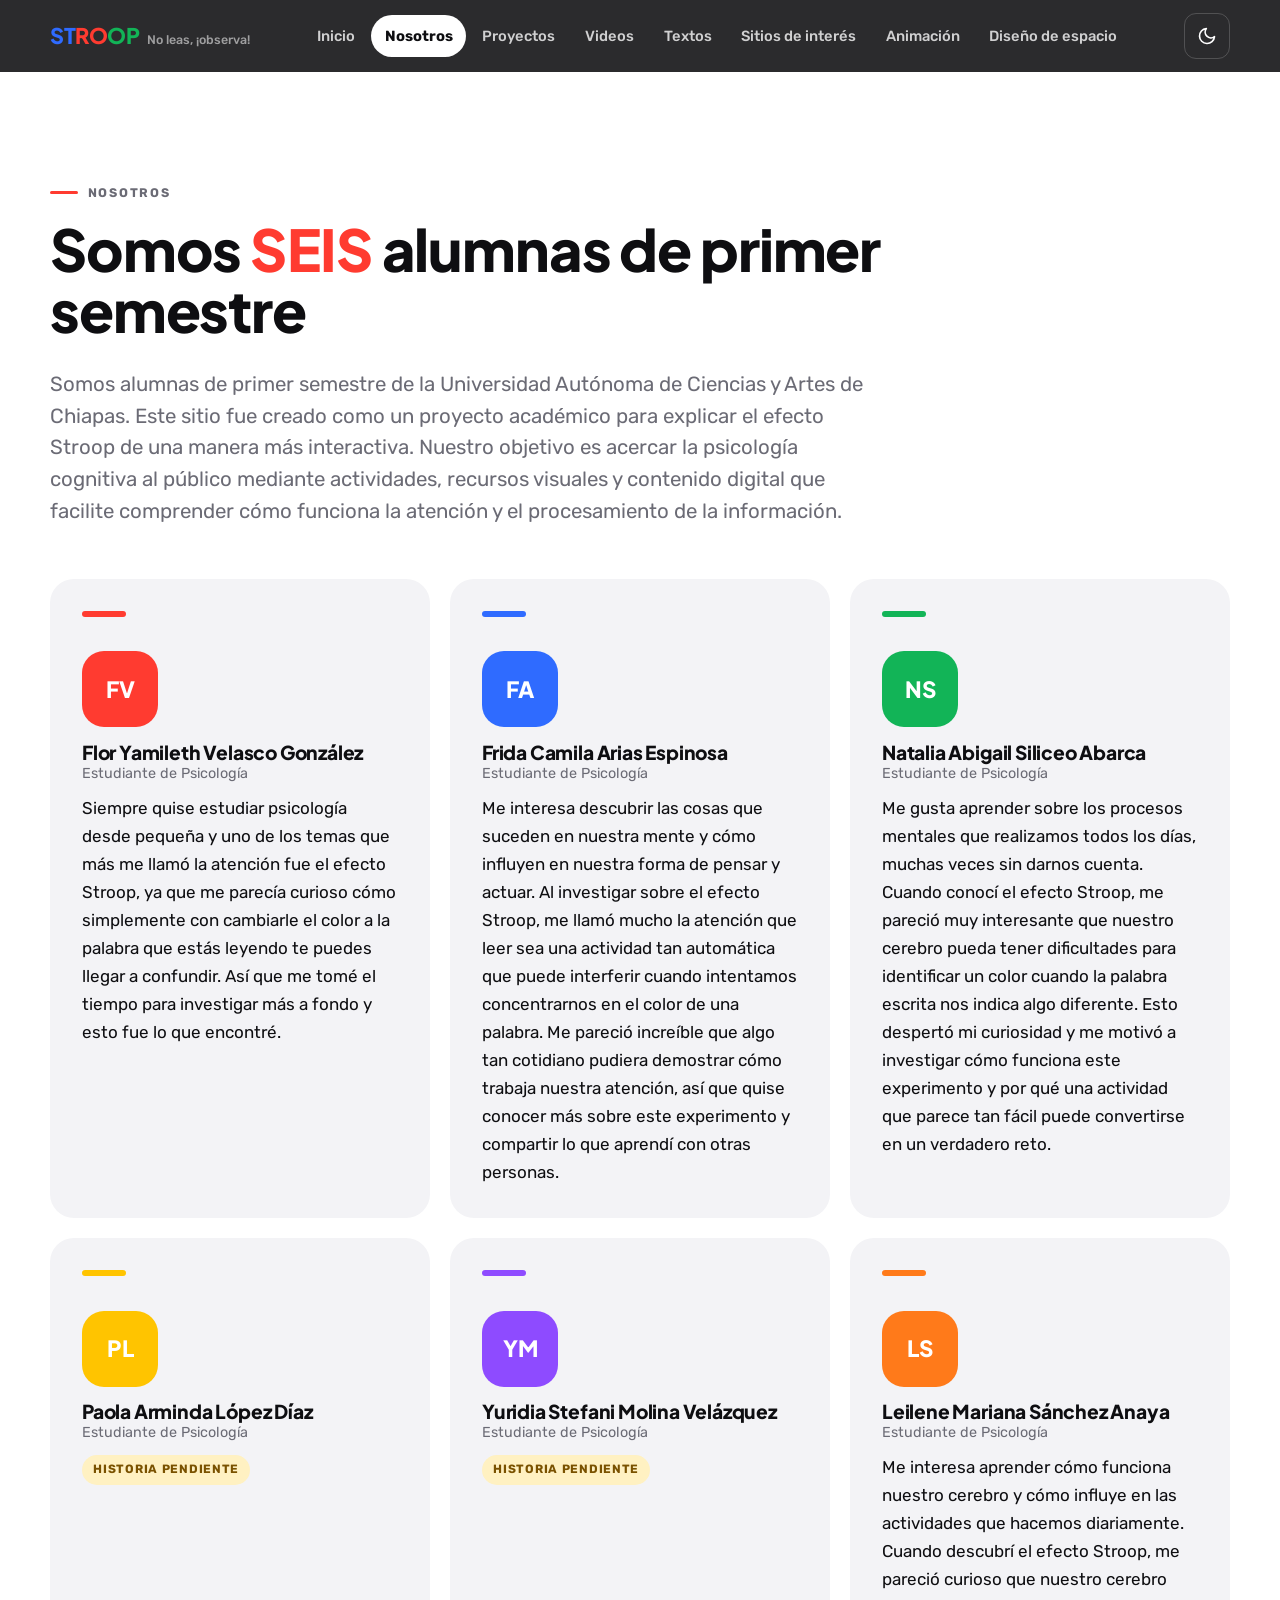
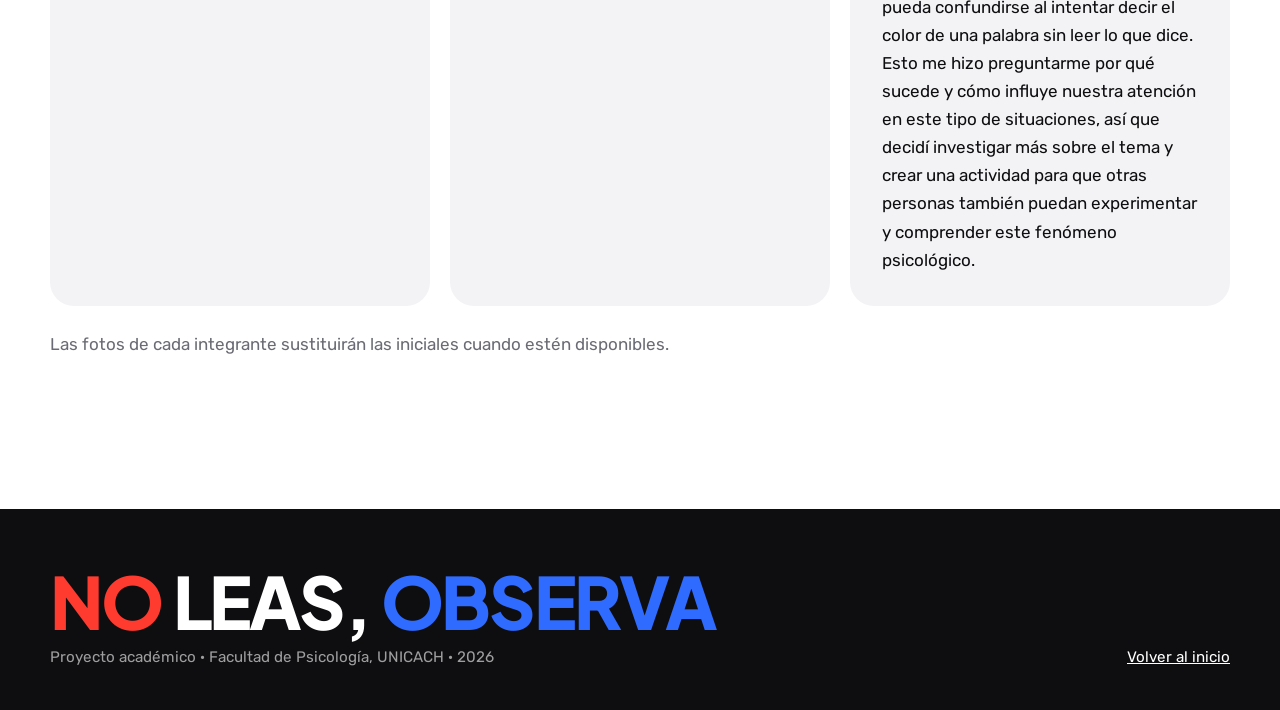
==== commit b5ae660a: "Modo claro y oscuro con interruptor; tipografía Plus Jakarta Sans Co-Authored-By: Claude Fable 5.1 <" ====
--- a/about.html
+++ b/about.html
@@ -6,10 +6,11 @@
   <title>Nosotros · No leas, ¡observa!</title>
   <meta name="description" content="Quiénes somos: alumnas de primer semestre de Psicología de la UNICACH y por qué nos interesa el efecto Stroop.">
   <meta name="theme-color" content="#0e0e11">
+  <script>(function(){try{var t=localStorage.getItem("theme");if(t==="dark"||t==="light"){document.documentElement.setAttribute("data-theme",t);}}catch(e){}})();</script>
   <link rel="icon" href="data:image/svg+xml,%3Csvg xmlns=%27http://www.w3.org/2000/svg%27 viewBox=%270 0 64 64%27%3E%3Crect width=%2764%27 height=%2764%27 rx=%2714%27 fill=%27%230e0e11%27/%3E%3Ctext x=%2732%27 y=%2745%27 font-family=%27Arial Black,Arial%27 font-weight=%27900%27 font-size=%2738%27 text-anchor=%27middle%27 fill=%27%232f6bff%27%3ES%3C/text%3E%3C/svg%3E">
   <link rel="preconnect" href="https://fonts.googleapis.com">
   <link rel="preconnect" href="https://fonts.gstatic.com" crossorigin>
-  <link href="https://fonts.googleapis.com/css2?family=Rubik:wght@400;500;700&family=Syne:wght@700;800&display=swap" rel="stylesheet">
+  <link href="https://fonts.googleapis.com/css2?family=Plus+Jakarta+Sans:wght@700;800&family=Rubik:wght@400;500;700&display=swap" rel="stylesheet">
   <link rel="stylesheet" href="assets/css/styles.css">
 </head>
 <body>
@@ -20,7 +21,6 @@
         <span class="mark"><span data-ink="azul">St</span><span data-ink="rojo">ro</span><span data-ink="verde">op</span></span>
         <small>No leas, ¡observa!</small>
       </a>
-      <button class="nav-toggle" aria-expanded="false" aria-controls="nav" aria-label="Abrir menú"><span></span><span></span><span></span></button>
       <nav class="nav" id="nav" aria-label="Secciones del sitio">
         <ul>
           <li><a href="index.html">Inicio</a></li>
@@ -33,6 +33,13 @@
           <li><a href="space-design.html">Diseño de espacio</a></li>
         </ul>
       </nav>
+      <div class="header-actions">
+        <button class="theme-toggle" type="button" aria-label="Cambiar a modo oscuro">
+          <svg class="icon-moon" viewBox="0 0 24 24" fill="none" stroke="currentColor" stroke-width="2" stroke-linecap="round" stroke-linejoin="round" aria-hidden="true"><path d="M21 12.8A9 9 0 1 1 11.2 3a7 7 0 0 0 9.8 9.8z"/></svg>
+          <svg class="icon-sun" viewBox="0 0 24 24" fill="none" stroke="currentColor" stroke-width="2" stroke-linecap="round" stroke-linejoin="round" aria-hidden="true"><circle cx="12" cy="12" r="4"/><path d="M12 2v2M12 20v2M4.9 4.9l1.4 1.4M17.7 17.7l1.4 1.4M2 12h2M20 12h2M4.9 19.1l1.4-1.4M17.7 6.3l1.4-1.4"/></svg>
+        </button>
+        <button class="nav-toggle" aria-expanded="false" aria-controls="nav" aria-label="Abrir menú"><span></span><span></span><span></span></button>
+      </div>
     </div>
   </header>
 
--- a/assets/css/styles.css
+++ b/assets/css/styles.css
@@ -1,11 +1,12 @@
 :root {
   --bg: #ffffff;
-  --surface: #ffffff;
-  --ink: #0e0e11;
-  --ink-2: #17171c;
+  --fg: #0e0e11;
   --muted: #6b6b75;
   --soft: #f3f3f6;
+  --surface: #ffffff;
   --line: rgba(14, 14, 17, .08);
+  --dark: #0e0e11;
+  --dark-2: #0e0e11;
   --rojo: #ff3b30;
   --azul: #2f6bff;
   --verde: #12b457;
@@ -16,7 +17,18 @@
   --radius-sm: 14px;
   --max: 1180px;
   --font: "Rubik", system-ui, -apple-system, "Segoe UI", sans-serif;
-  --display: "Syne", "Rubik", system-ui, sans-serif;
+  --display: "Plus Jakarta Sans", "Rubik", system-ui, sans-serif;
+  color-scheme: light;
+}
+@media (prefers-color-scheme: dark) {
+  :root:not([data-theme="light"]) {
+    --bg: #0e0e11; --fg: #f4f4f6; --muted: #9a9aa6; --soft: #17171d; --surface: #1e1e25;
+    --line: rgba(255, 255, 255, .1); --dark: #070709; --dark-2: #15151b; --azul: #4d80ff; color-scheme: dark;
+  }
+}
+:root[data-theme="dark"] {
+  --bg: #0e0e11; --fg: #f4f4f6; --muted: #9a9aa6; --soft: #17171d; --surface: #1e1e25;
+  --line: rgba(255, 255, 255, .1); --dark: #070709; --dark-2: #15151b; --azul: #4d80ff; color-scheme: dark;
 }
 
 * { box-sizing: border-box; }
@@ -26,22 +38,23 @@
   font-family: var(--font);
   font-size: 17px;
   line-height: 1.65;
-  color: var(--ink);
+  color: var(--fg);
   background: var(--bg);
   -webkit-font-smoothing: antialiased;
+  transition: background .25s, color .25s;
 }
 img { max-width: 100%; height: auto; display: block; }
 a { color: var(--azul); }
-h1, h2, h3, h4 { font-family: var(--display); line-height: 1.02; margin: 0 0 .5em; font-weight: 800; letter-spacing: -.03em; overflow-wrap: break-word; hyphens: auto; }
+h1, h2, h3, h4 { font-family: var(--display); line-height: 1.05; margin: 0 0 .5em; font-weight: 800; letter-spacing: -.02em; overflow-wrap: break-word; hyphens: auto; }
 h1 { font-size: clamp(3rem, 8vw, 6.5rem); }
-h2 { font-size: clamp(2rem, 4.6vw, 3.4rem); }
+h2 { font-size: clamp(2.1rem, 4.8vw, 3.6rem); }
+h3 { font-size: 1.35rem; letter-spacing: -.01em; }
 .grid > *, .hero .container > * { min-width: 0; }
-h3 { font-size: 1.35rem; letter-spacing: -.01em; }
 p { margin: 0 0 1em; }
 .muted { color: var(--muted); }
 .container { width: min(var(--max), 100% - 2.5rem); margin-inline: auto; }
 .section { padding: clamp(3.5rem, 8vw, 7rem) 0; }
-.section-dark { background: var(--ink); color: #fff; }
+.section-dark { background: var(--dark-2); color: #fff; }
 .section-dark .muted, .section-dark .lead { color: rgba(255,255,255,.65); }
 .section-soft { background: var(--soft); }
 .section-head { max-width: 52rem; margin-bottom: clamp(2rem, 4vw, 3.5rem); }
@@ -64,19 +77,20 @@
 .bg-amarillo { background: var(--amarillo); } .bg-morado { background: var(--morado); } .bg-naranja { background: var(--naranja); }
 
 /* Encabezado */
-.site-header { position: sticky; top: 0; z-index: 50; background: rgba(14, 14, 17, .85); backdrop-filter: blur(14px); color: #fff; }
+.site-header { position: sticky; top: 0; z-index: 50; background: color-mix(in srgb, var(--dark) 88%, transparent); backdrop-filter: blur(14px); color: #fff; }
 .site-header .container { position: relative; display: flex; align-items: center; justify-content: space-between; gap: 1rem; min-height: 72px; }
 .brand { display: inline-flex; align-items: baseline; gap: .5rem; text-decoration: none; font-family: var(--display); font-weight: 800; font-size: 1.35rem; color: #fff; letter-spacing: -.02em; }
 .brand .mark { text-transform: uppercase; }
 .brand .mark span { display: inline-block; transition: color .3s; }
 .brand small { font-family: var(--font); font-weight: 500; color: rgba(255,255,255,.55); font-size: .78rem; letter-spacing: 0; }
+.header-actions { display: flex; align-items: center; gap: .5rem; }
 .nav ul { list-style: none; margin: 0; padding: 0; display: flex; gap: .15rem; }
 .nav a {
   display: block; padding: .55rem .85rem; border-radius: 999px; text-decoration: none;
   color: rgba(255,255,255,.78); font-weight: 500; font-size: .92rem; transition: color .15s, background .15s;
 }
 .nav a:hover, .nav a:focus-visible { background: rgba(255,255,255,.08); color: var(--hover-ink, #fff); font-weight: 700; }
-.nav a[aria-current="page"] { background: #fff; color: var(--ink); font-weight: 700; }
+.nav a[aria-current="page"] { background: #fff; color: #0e0e11; font-weight: 700; }
 .nav li:nth-child(1) a { --hover-ink: var(--rojo); }
 .nav li:nth-child(2) a { --hover-ink: var(--azul); }
 .nav li:nth-child(3) a { --hover-ink: var(--verde); }
@@ -85,10 +99,20 @@
 .nav li:nth-child(6) a { --hover-ink: var(--amarillo); }
 .nav li:nth-child(7) a { --hover-ink: var(--rojo); }
 .nav li:nth-child(8) a { --hover-ink: var(--azul); }
-.nav-toggle {
-  display: none; width: 46px; height: 46px; border: 1px solid rgba(255,255,255,.18); border-radius: 12px;
-  background: transparent; cursor: pointer; padding: 0; align-items: center; justify-content: center; flex-direction: column; gap: 5px;
-}
+.nav-toggle, .theme-toggle {
+  width: 46px; height: 46px; border: 1px solid rgba(255,255,255,.18); border-radius: 12px; color: #fff;
+  background: transparent; cursor: pointer; padding: 0; display: inline-flex; align-items: center; justify-content: center; transition: background .15s;
+}
+.nav-toggle:hover, .theme-toggle:hover { background: rgba(255,255,255,.1); }
+.theme-toggle svg { width: 20px; height: 20px; }
+.theme-toggle .icon-sun { display: none; }
+:root[data-theme="dark"] .theme-toggle .icon-sun { display: block; }
+:root[data-theme="dark"] .theme-toggle .icon-moon { display: none; }
+@media (prefers-color-scheme: dark) {
+  :root:not([data-theme="light"]) .theme-toggle .icon-sun { display: block; }
+  :root:not([data-theme="light"]) .theme-toggle .icon-moon { display: none; }
+}
+.nav-toggle { display: none; flex-direction: column; gap: 5px; }
 .nav-toggle span { width: 20px; height: 2px; background: #fff; border-radius: 2px; transition: transform .2s, opacity .2s; }
 .nav-toggle[aria-expanded="true"] span:nth-child(1) { transform: translateY(7px) rotate(45deg); }
 .nav-toggle[aria-expanded="true"] span:nth-child(2) { opacity: 0; }
@@ -96,7 +120,7 @@
 
 @media (max-width: 1000px) {
   .nav-toggle { display: inline-flex; }
-  .nav { position: absolute; top: 100%; left: 0; right: 0; height: calc(100vh - 72px); background: var(--ink); display: none; overflow: auto; }
+  .nav { position: absolute; top: 100%; left: 0; right: 0; height: calc(100vh - 72px); background: var(--dark); display: none; overflow: auto; }
   .nav.is-open { display: block; }
   .nav ul { flex-direction: column; padding: 1.5rem 1.25rem 2rem; gap: .25rem; }
   .nav a { padding: .9rem 1rem; border-radius: 14px; font-family: var(--display); font-size: clamp(1.6rem, 6vw, 2.2rem); font-weight: 800; color: #fff; letter-spacing: -.02em; }
@@ -111,18 +135,18 @@
 /* Botones y etiquetas */
 .btn {
   display: inline-flex; align-items: center; gap: .5rem; padding: .95rem 1.5rem; border-radius: 999px;
-  font-weight: 700; text-decoration: none; border: 2px solid var(--ink); color: var(--ink); background: transparent;
+  font-weight: 700; text-decoration: none; border: 2px solid var(--fg); color: var(--fg); background: transparent;
   cursor: pointer; font-family: inherit; font-size: 1rem; transition: transform .12s, background .15s, color .15s, border-color .15s;
 }
 .btn:hover { transform: translateY(-2px); }
 .btn:active { transform: translateY(0); }
-.btn-primary { background: var(--ink); color: #fff; }
-.btn-primary:hover { background: var(--azul); border-color: var(--azul); }
+.btn-primary { background: var(--fg); color: var(--bg); }
+.btn-primary:hover { background: var(--azul); border-color: var(--azul); color: #fff; }
 .section-dark .btn, .hero .btn { border-color: #fff; color: #fff; }
-.section-dark .btn-primary, .hero .btn-primary { background: #fff; color: var(--ink); }
-.section-dark .btn-primary:hover, .hero .btn-primary:hover { background: var(--amarillo); border-color: var(--amarillo); color: var(--ink); }
+.section-dark .btn-primary, .hero .btn-primary { background: #fff; color: #0e0e11; }
+.section-dark .btn-primary:hover, .hero .btn-primary:hover { background: var(--amarillo); border-color: var(--amarillo); color: #0e0e11; }
 .btn:disabled { opacity: .5; cursor: not-allowed; transform: none; }
-.tag { display: inline-block; font-size: .75rem; font-weight: 700; letter-spacing: .06em; text-transform: uppercase; padding: .3rem .7rem; border-radius: 999px; background: rgba(14,14,17,.06); color: var(--muted); }
+.tag { display: inline-block; font-size: .75rem; font-weight: 700; letter-spacing: .06em; text-transform: uppercase; padding: .3rem .7rem; border-radius: 999px; background: var(--line); color: var(--muted); }
 .tag-pending { background: #fff1c2; color: #7a5200; }
 
 /* Tarjetas y rejillas */
@@ -133,9 +157,10 @@
 @media (max-width: 900px) { .grid-3, .grid-4 { grid-template-columns: repeat(2, minmax(0, 1fr)); } }
 @media (max-width: 600px) { .grid-2, .grid-3, .grid-4 { grid-template-columns: 1fr; } }
 .card { background: var(--soft); border-radius: var(--radius); padding: 2rem; position: relative; }
+.section-soft .card { background: var(--surface); }
 .card h3 { margin-top: .5rem; }
 .card p:last-child { margin-bottom: 0; }
-.card::before { content: ""; display: block; width: 44px; height: 6px; border-radius: 6px; background: var(--card-ink, var(--ink)); margin-bottom: 1.25rem; }
+.card::before { content: ""; display: block; width: 44px; height: 6px; border-radius: 6px; background: var(--card-ink, var(--fg)); margin-bottom: 1.25rem; }
 .card-link { text-decoration: none; color: inherit; display: block; transition: transform .2s, box-shadow .2s; }
 .card-link:hover { transform: translateY(-4px); box-shadow: 0 24px 50px -30px rgba(0,0,0,.35); }
 .card-rojo { --card-ink: var(--rojo); } .card-azul { --card-ink: var(--azul); } .card-verde { --card-ink: var(--verde); }
@@ -148,23 +173,23 @@
 .tile p { margin: 0; opacity: .85; }
 .tile .tag { background: rgba(255,255,255,.18); color: #fff; }
 .tile .arrow { font-size: 1.6rem; font-weight: 800; align-self: flex-end; }
-.tile-amarillo { color: var(--ink); } .tile-amarillo .tag { background: rgba(0,0,0,.12); color: var(--ink); }
+.tile-amarillo { color: #0e0e11; } .tile-amarillo .tag { background: rgba(0,0,0,.12); color: #0e0e11; }
 
 .figure { margin: 0; background: var(--soft); border-radius: var(--radius); overflow: hidden; }
 .figure img { width: 100%; }
 .figure figcaption { padding: .9rem 1.25rem; font-size: .9rem; color: var(--muted); }
 .placeholder { border-radius: var(--radius); padding: 3rem 1.5rem; text-align: center; color: var(--muted); background: var(--soft); }
-.placeholder strong { display: block; color: var(--ink); margin-bottom: .25rem; font-family: var(--display); font-size: 1.2rem; }
+.placeholder strong { display: block; color: var(--fg); margin-bottom: .25rem; font-family: var(--display); font-size: 1.2rem; }
 .prose { max-width: 48rem; }
 .prose h3 { margin-top: 2rem; font-size: 1.5rem; }
 .prose ol, .prose ul { padding-left: 1.3rem; }
 .prose li { margin-bottom: .4rem; }
 
 /* Hero */
-.hero { background: var(--ink); color: #fff; padding: clamp(3.5rem, 9vw, 7rem) 0 clamp(3rem, 7vw, 5.5rem); overflow: hidden; }
+.hero { background: var(--dark); color: #fff; padding: clamp(3.5rem, 9vw, 7rem) 0 clamp(3rem, 7vw, 5.5rem); overflow: hidden; }
 .hero .container { display: grid; grid-template-columns: 1.2fr .8fr; gap: clamp(2rem, 5vw, 4.5rem); align-items: center; }
 .hero .eyebrow { color: rgba(255,255,255,.6); }
-.hero h1 { margin-bottom: 1.25rem; font-size: clamp(2rem, 5.6vw, 4.9rem); }
+.hero h1 { margin-bottom: 1.25rem; font-size: clamp(2.2rem, 6vw, 5.4rem); }
 @media (max-width: 900px) { .hero h1 { font-size: clamp(2rem, 10vw, 4.9rem); } .stroop-board span { font-size: 2.3vw; } }
 .hero h1 .stroop { display: inline-block; }
 .hero .lead { color: rgba(255,255,255,.7); max-width: 32rem; }
@@ -180,7 +205,7 @@
 @media (max-width: 900px) { .hero .container { grid-template-columns: 1fr; } }
 
 /* Franja de palabras */
-.ticker { overflow: hidden; background: var(--ink); padding: 1rem 0 1.4rem; border-top: 1px solid rgba(255,255,255,.08); }
+.ticker { overflow: hidden; background: var(--dark); padding: 1rem 0 1.4rem; border-top: 1px solid rgba(255,255,255,.08); }
 .ticker-track { display: flex; gap: 3rem; width: max-content; animation: ticker 30s linear infinite; }
 .ticker-track span { font-family: var(--display); font-weight: 800; text-transform: uppercase; font-size: clamp(1.4rem, 3vw, 2.2rem); white-space: nowrap; letter-spacing: -.02em; }
 @keyframes ticker { to { transform: translateX(-50%); } }
@@ -188,11 +213,12 @@
 
 /* Tableros hechos en código */
 .board { background: var(--soft); border-radius: var(--radius); padding: clamp(1.25rem, 3vw, 2rem); }
+.section-soft .board, .card .board { background: var(--surface); }
+.section-soft .card .board { background: var(--soft); }
 .section-dark .board { background: rgba(255,255,255,.06); }
 .board-title { font-size: .78rem; font-weight: 700; letter-spacing: .14em; text-transform: uppercase; color: var(--muted); margin-bottom: 1rem; }
-.board-words { display: grid; gap: .5rem; font-family: var(--font); font-weight: 700; text-transform: uppercase; letter-spacing: .01em; }
+.board-words { display: grid; gap: .5rem; font-family: var(--font); font-weight: 700; text-transform: uppercase; letter-spacing: .01em; grid-template-columns: minmax(0, 1fr); }
 .board-words span { font-size: clamp(1.1rem, 2vw, 1.6rem); line-height: 1.1; min-width: 0; }
-.board-words { grid-template-columns: minmax(0, 1fr); }
 .board-compare { display: grid; grid-template-columns: repeat(2, minmax(0, 1fr)); gap: 1rem; }
 .board-grid .board-words { grid-template-columns: repeat(4, minmax(0, 1fr)); text-align: center; gap: .9rem .5rem; }
 .board-grid .board-words span { font-size: clamp(.9rem, 1.5vw, 1.25rem); }
@@ -218,15 +244,15 @@
 /* Prueba interactiva */
 .test { background: var(--soft); border-radius: var(--radius); padding: clamp(1.5rem, 4vw, 3rem); max-width: 760px; margin-inline: auto; }
 .test-top { display: flex; justify-content: space-between; gap: 1rem; font-size: .9rem; color: var(--muted); margin-bottom: 1rem; }
-.test-top strong { color: var(--ink); }
-.test-stage { min-height: 200px; display: grid; place-items: center; background: #fff; border-radius: 20px; margin-bottom: 1.25rem; padding: 1rem; text-align: center; }
+.test-top strong { color: var(--fg); }
+.test-stage { min-height: 200px; display: grid; place-items: center; background: var(--surface); border-radius: 20px; margin-bottom: 1.25rem; padding: 1rem; text-align: center; }
 .test-word { font-family: var(--display); font-size: clamp(3rem, 11vw, 6rem); font-weight: 800; text-transform: uppercase; letter-spacing: -.03em; line-height: 1; }
 .test-choices { display: grid; grid-template-columns: repeat(4, minmax(0, 1fr)); gap: .75rem; }
 .test-choices button {
   display: flex; flex-direction: column; align-items: center; gap: .5rem; padding: 1rem .5rem; border-radius: 18px; border: 2px solid transparent;
-  background: #fff; cursor: pointer; font-family: inherit; font-weight: 700; color: var(--ink); transition: transform .08s, border-color .15s;
-}
-.test-choices button:hover { border-color: var(--ink); }
+  background: var(--surface); cursor: pointer; font-family: inherit; font-weight: 700; color: var(--fg); transition: transform .08s, border-color .15s;
+}
+.test-choices button:hover { border-color: var(--fg); }
 .test-choices button:active { transform: scale(.96); }
 .test-choices .swatch { width: 42px; height: 42px; border-radius: 14px; }
 .test-choices kbd { font-size: .75rem; color: var(--muted); font-family: inherit; }
@@ -234,8 +260,8 @@
 .test-results table { width: 100%; border-collapse: collapse; margin: 1rem 0; }
 .test-results th, .test-results td { text-align: left; padding: .7rem .5rem; border-bottom: 1px solid var(--line); }
 .test-results .big { font-family: var(--display); font-size: 2.2rem; font-weight: 800; }
-.progress { height: 6px; background: rgba(14,14,17,.08); border-radius: 999px; overflow: hidden; margin-bottom: 1rem; }
-.progress i { display: block; height: 100%; width: 0; background: var(--ink); transition: width .2s; }
+.progress { height: 6px; background: var(--line); border-radius: 999px; overflow: hidden; margin-bottom: 1rem; }
+.progress i { display: block; height: 100%; width: 0; background: var(--fg); transition: width .2s; }
 .test-intro h3 { font-size: 1.6rem; }
 .test-intro ul { padding-left: 1.2rem; }
 [hidden] { display: none !important; }
@@ -262,11 +288,11 @@
 .ref-meta { font-size: .9rem; color: var(--muted); }
 
 /* Pie */
-.site-footer { background: var(--ink); color: rgba(255,255,255,.6); padding: 3.5rem 0 2.5rem; margin-top: 2rem; font-size: .95rem; }
+.site-footer { background: var(--dark); color: rgba(255,255,255,.6); padding: 3.5rem 0 2.5rem; margin-top: 2rem; font-size: .95rem; }
 .site-footer .container { display: flex; flex-wrap: wrap; justify-content: space-between; align-items: flex-end; gap: 1.5rem; }
 .site-footer a { color: #fff; }
 .footer-mark { font-family: var(--display); font-weight: 800; font-size: clamp(2.4rem, 7vw, 4.5rem); line-height: 1; letter-spacing: -.03em; text-transform: uppercase; color: #fff; display: block; margin-bottom: .5rem; }
-.skip { position: absolute; left: -999px; top: 0; background: var(--ink); color: #fff; padding: .5rem 1rem; z-index: 100; }
+.skip { position: absolute; left: -999px; top: 0; background: var(--dark); color: #fff; padding: .5rem 1rem; z-index: 100; }
 .skip:focus { left: 1rem; top: 1rem; }
 
 /* Aparición al hacer scroll */
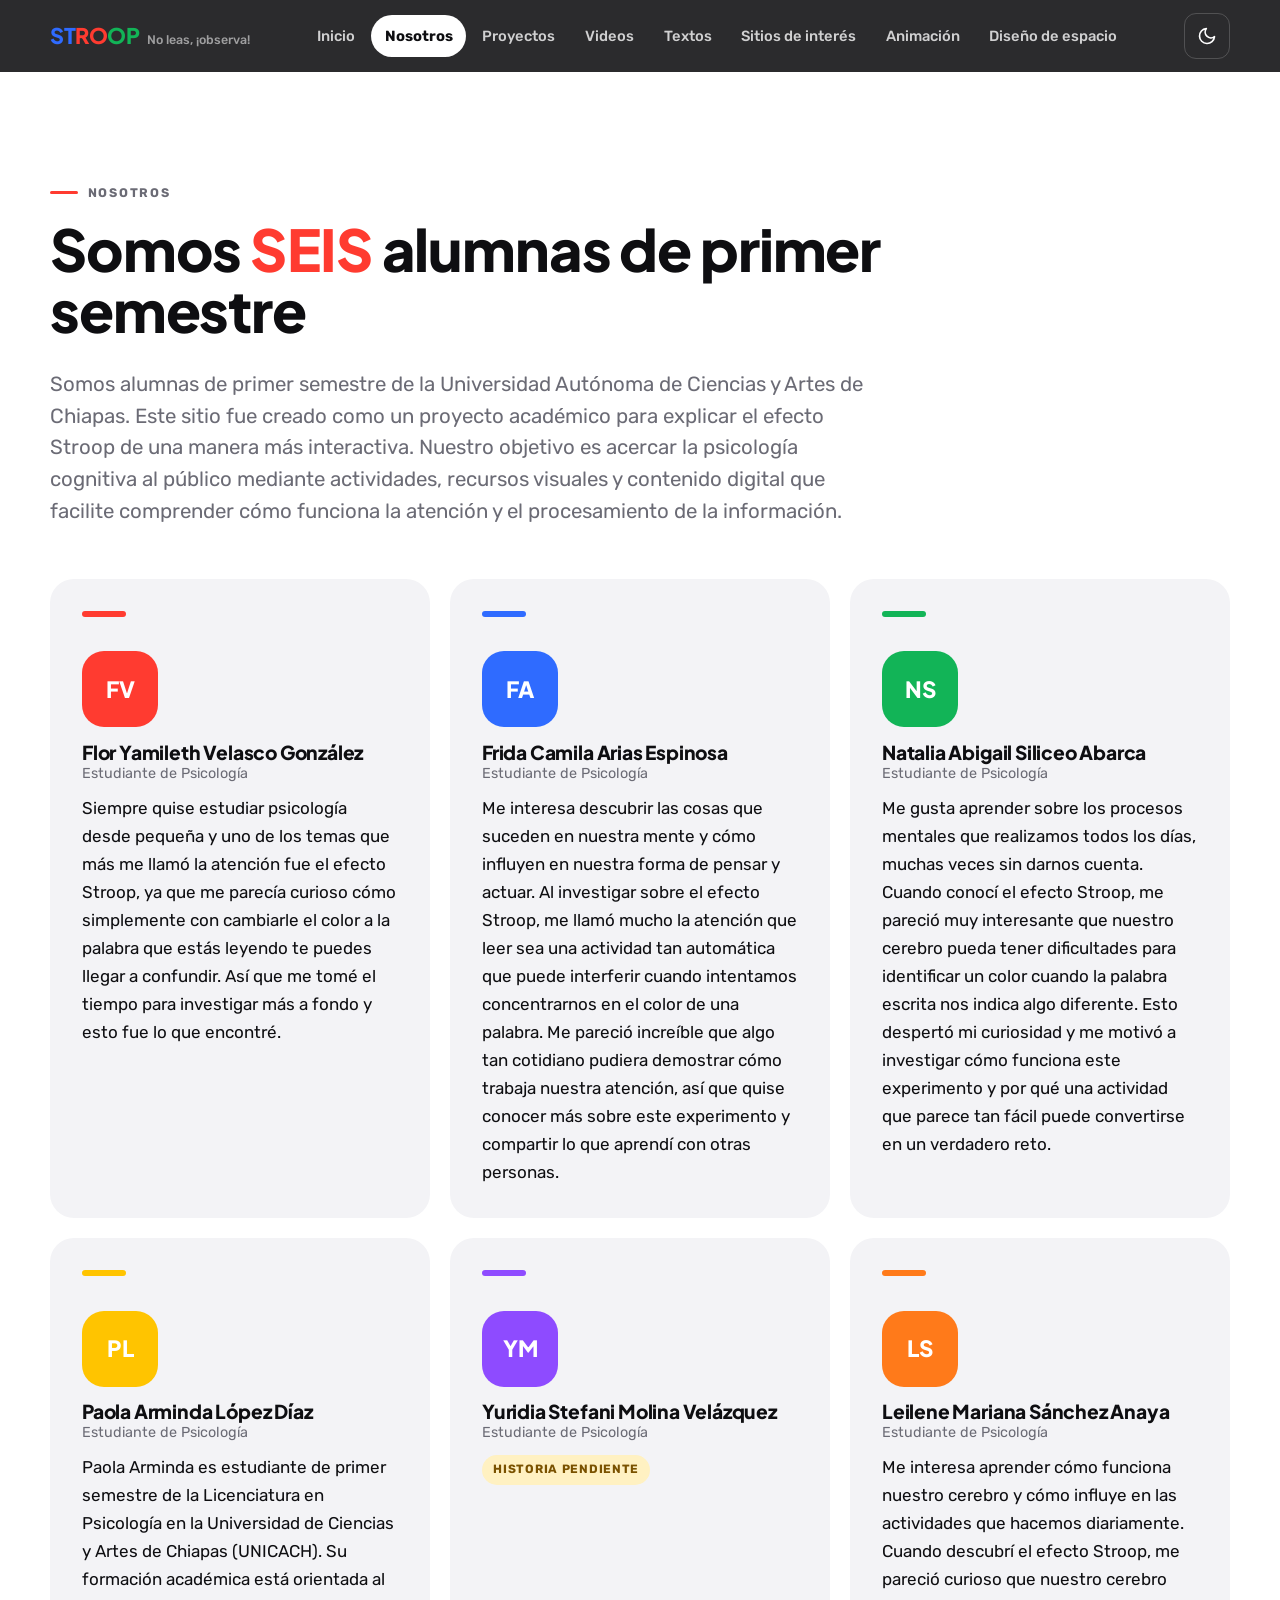
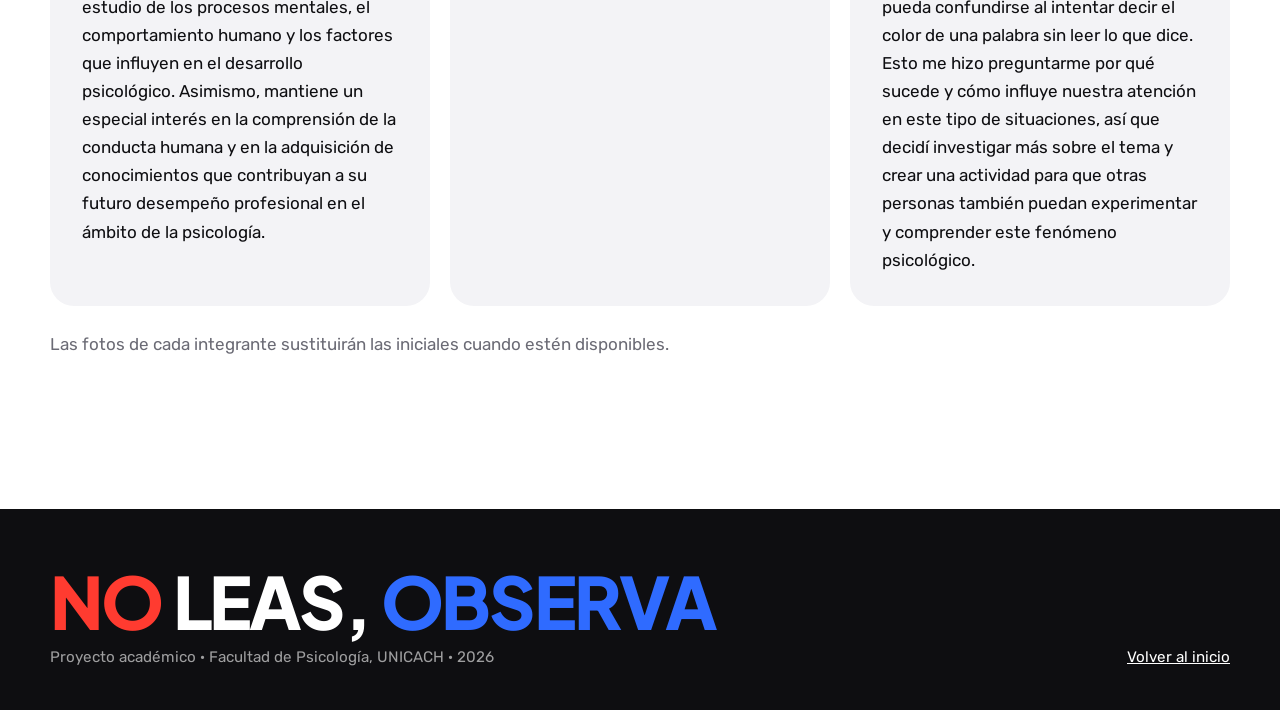
==== commit bf044194: "Nosotros: biografía de Paola Arminda Co-Authored-By: Claude Fable 5.1 <noreply@anthropic.com>" ====
--- a/about.html
+++ b/about.html
@@ -85,7 +85,7 @@
             <div>
               <h3>Paola Arminda López Díaz</h3>
               <p class="role">Estudiante de Psicología</p>
-              <span class="tag tag-pending">Historia pendiente</span>
+              <p>Paola Arminda es estudiante de primer semestre de la Licenciatura en Psicología en la Universidad de Ciencias y Artes de Chiapas (UNICACH). Su formación académica está orientada al estudio de los procesos mentales, el comportamiento humano y los factores que influyen en el desarrollo psicológico. Asimismo, mantiene un especial interés en la comprensión de la conducta humana y en la adquisición de conocimientos que contribuyan a su futuro desempeño profesional en el ámbito de la psicología.</p>
             </div>
           </article>
 
--- a/assets/css/styles.css
+++ b/assets/css/styles.css
@@ -156,7 +156,9 @@
 .grid-4 { grid-template-columns: repeat(4, minmax(0, 1fr)); }
 @media (max-width: 900px) { .grid-3, .grid-4 { grid-template-columns: repeat(2, minmax(0, 1fr)); } }
 @media (max-width: 600px) { .grid-2, .grid-3, .grid-4 { grid-template-columns: 1fr; } }
-.card { background: var(--soft); border-radius: var(--radius); padding: 2rem; position: relative; }
+.card { background: var(--soft); border-radius: var(--radius); padding: 2rem; position: relative; display: flex; flex-direction: column; }
+.card > * { flex: none; }
+.card .card-action { margin-top: auto; padding-top: 1rem; }
 .section-soft .card { background: var(--surface); }
 .card h3 { margin-top: .5rem; }
 .card p:last-child { margin-bottom: 0; }
@@ -280,6 +282,11 @@
 /* Textos */
 .poem { font-size: 1.1rem; line-height: 1.75; white-space: pre-line; background: var(--soft); border-radius: var(--radius); padding: clamp(1.5rem, 3vw, 2.5rem); }
 .poem-title { font-family: var(--display); font-weight: 800; font-size: 1.6rem; margin-bottom: 1rem; letter-spacing: -.02em; }
+.collapsible { background: var(--soft); border-radius: var(--radius); padding: clamp(1.5rem, 3vw, 2.5rem); }
+.collapsible .poem { background: none; border-radius: 0; padding: 0; }
+.collapsible-body { position: relative; overflow: hidden; transition: max-height .45s ease; }
+.collapsible:not(.is-open) .collapsible-body::after { content: ""; position: absolute; left: 0; right: 0; bottom: 0; height: 120px; background: linear-gradient(to bottom, transparent, var(--soft)); pointer-events: none; }
+.collapsible-btn { margin-top: 1.25rem; }
 .letter { background: var(--soft); border-radius: var(--radius); padding: clamp(1.5rem, 3vw, 2.5rem); }
 .letter p:first-of-type::first-letter { font-family: var(--display); font-size: 3em; font-weight: 800; float: left; line-height: .8; margin: .1em .14em 0 0; color: var(--rojo); }
 .ref { display: block; padding: 1.1rem 0; border-bottom: 1px solid var(--line); text-decoration: none; color: inherit; }
